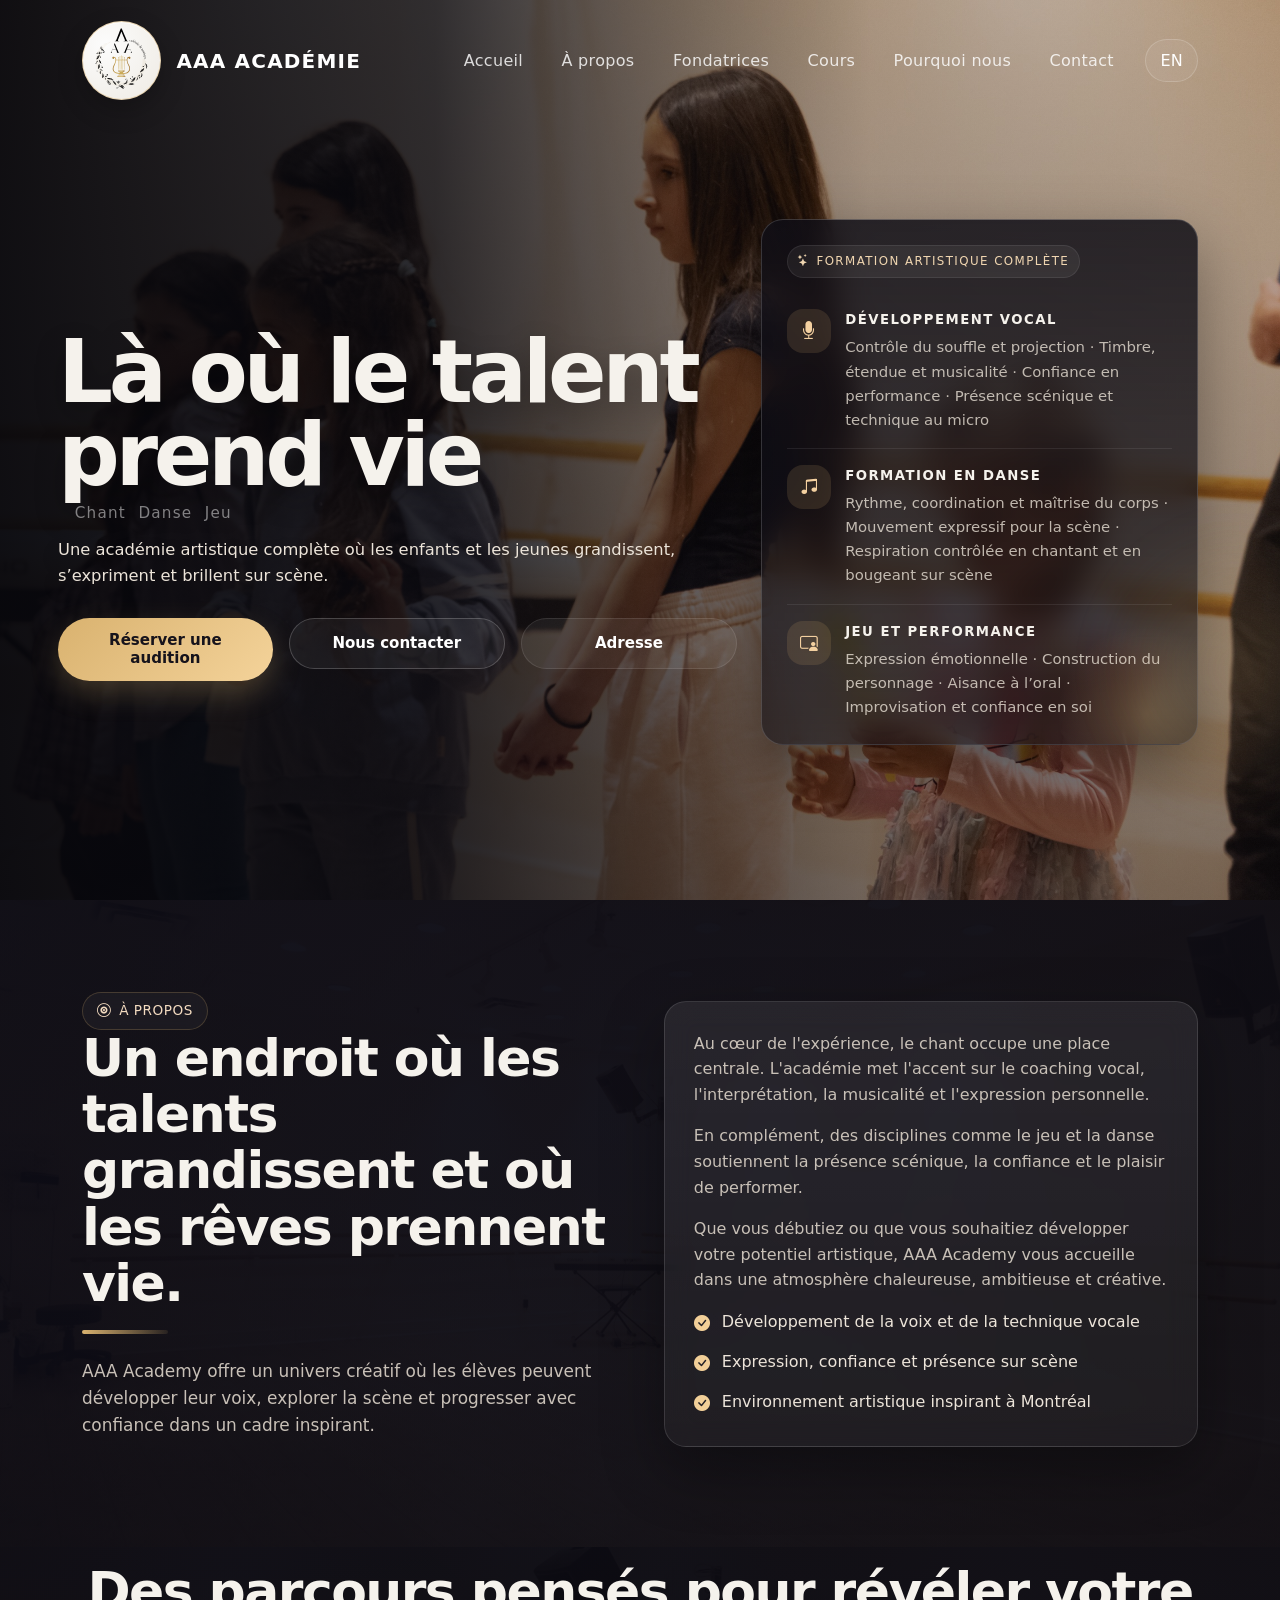
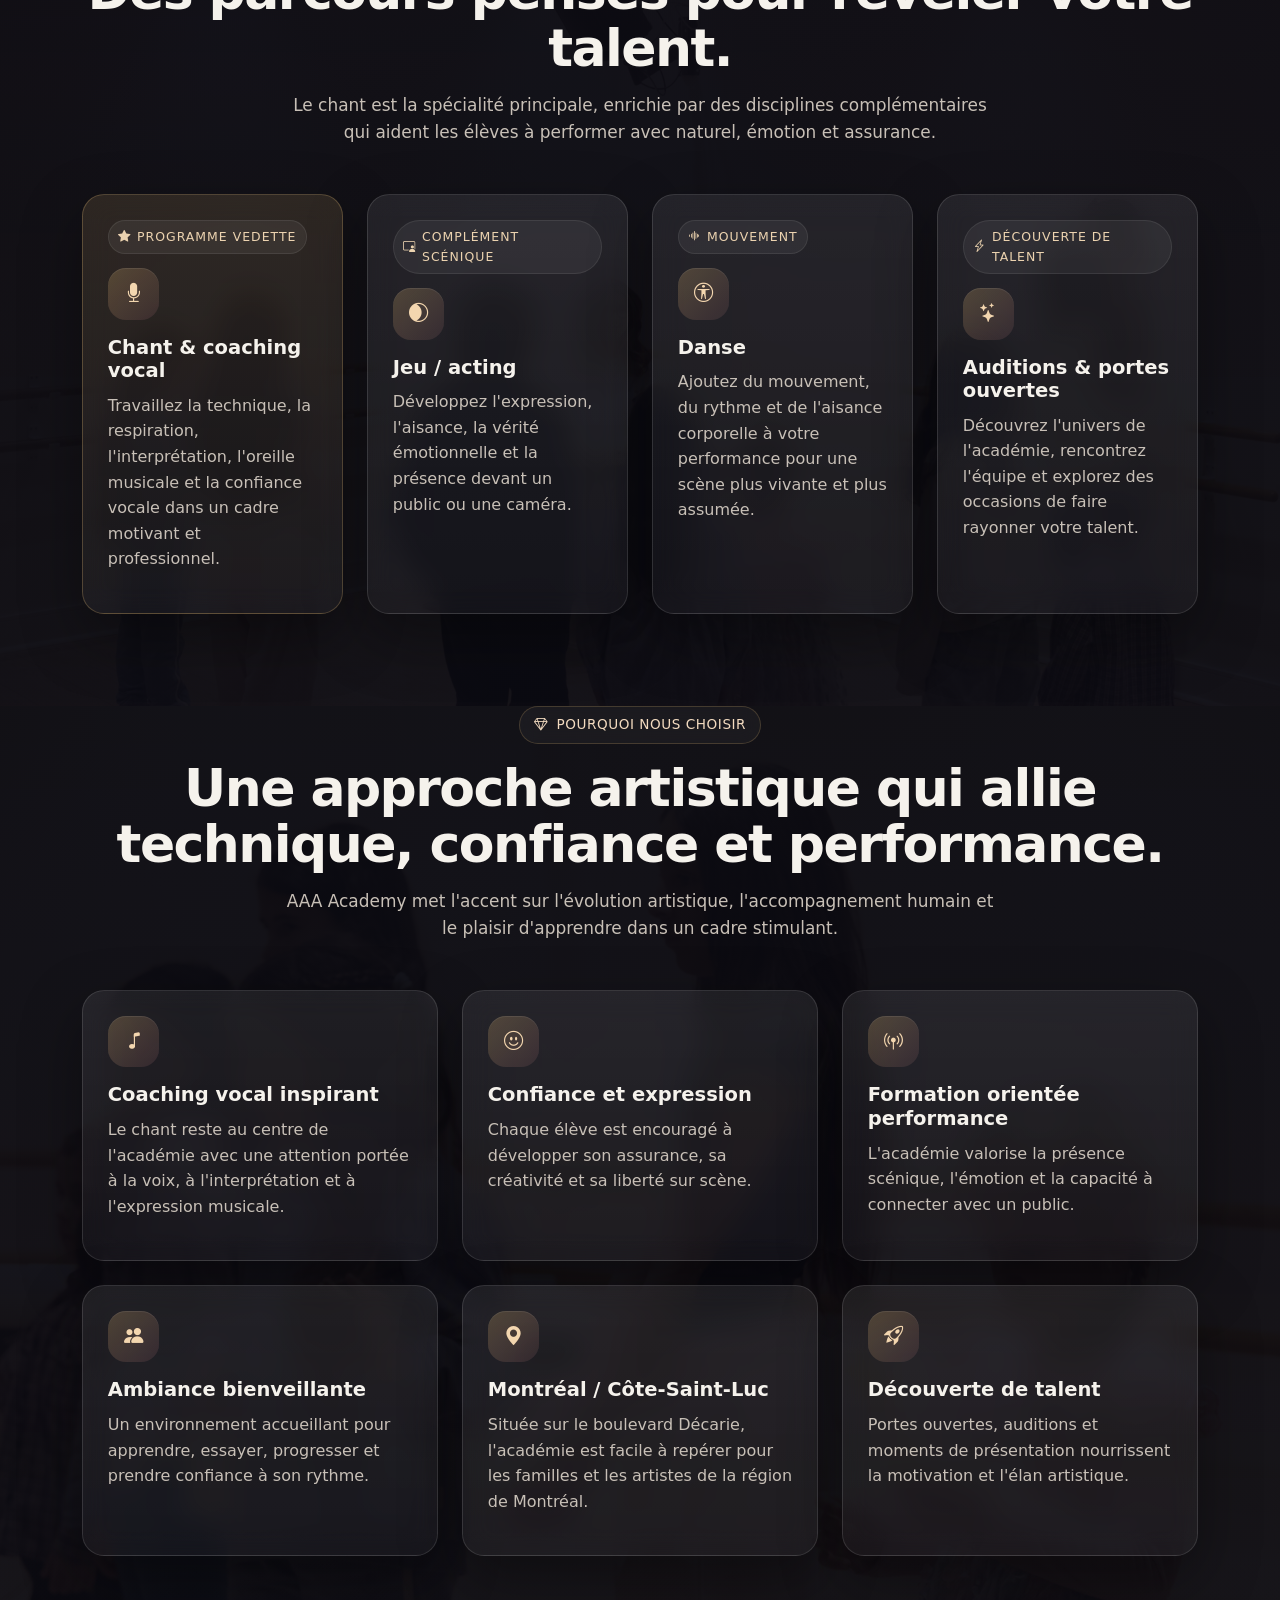
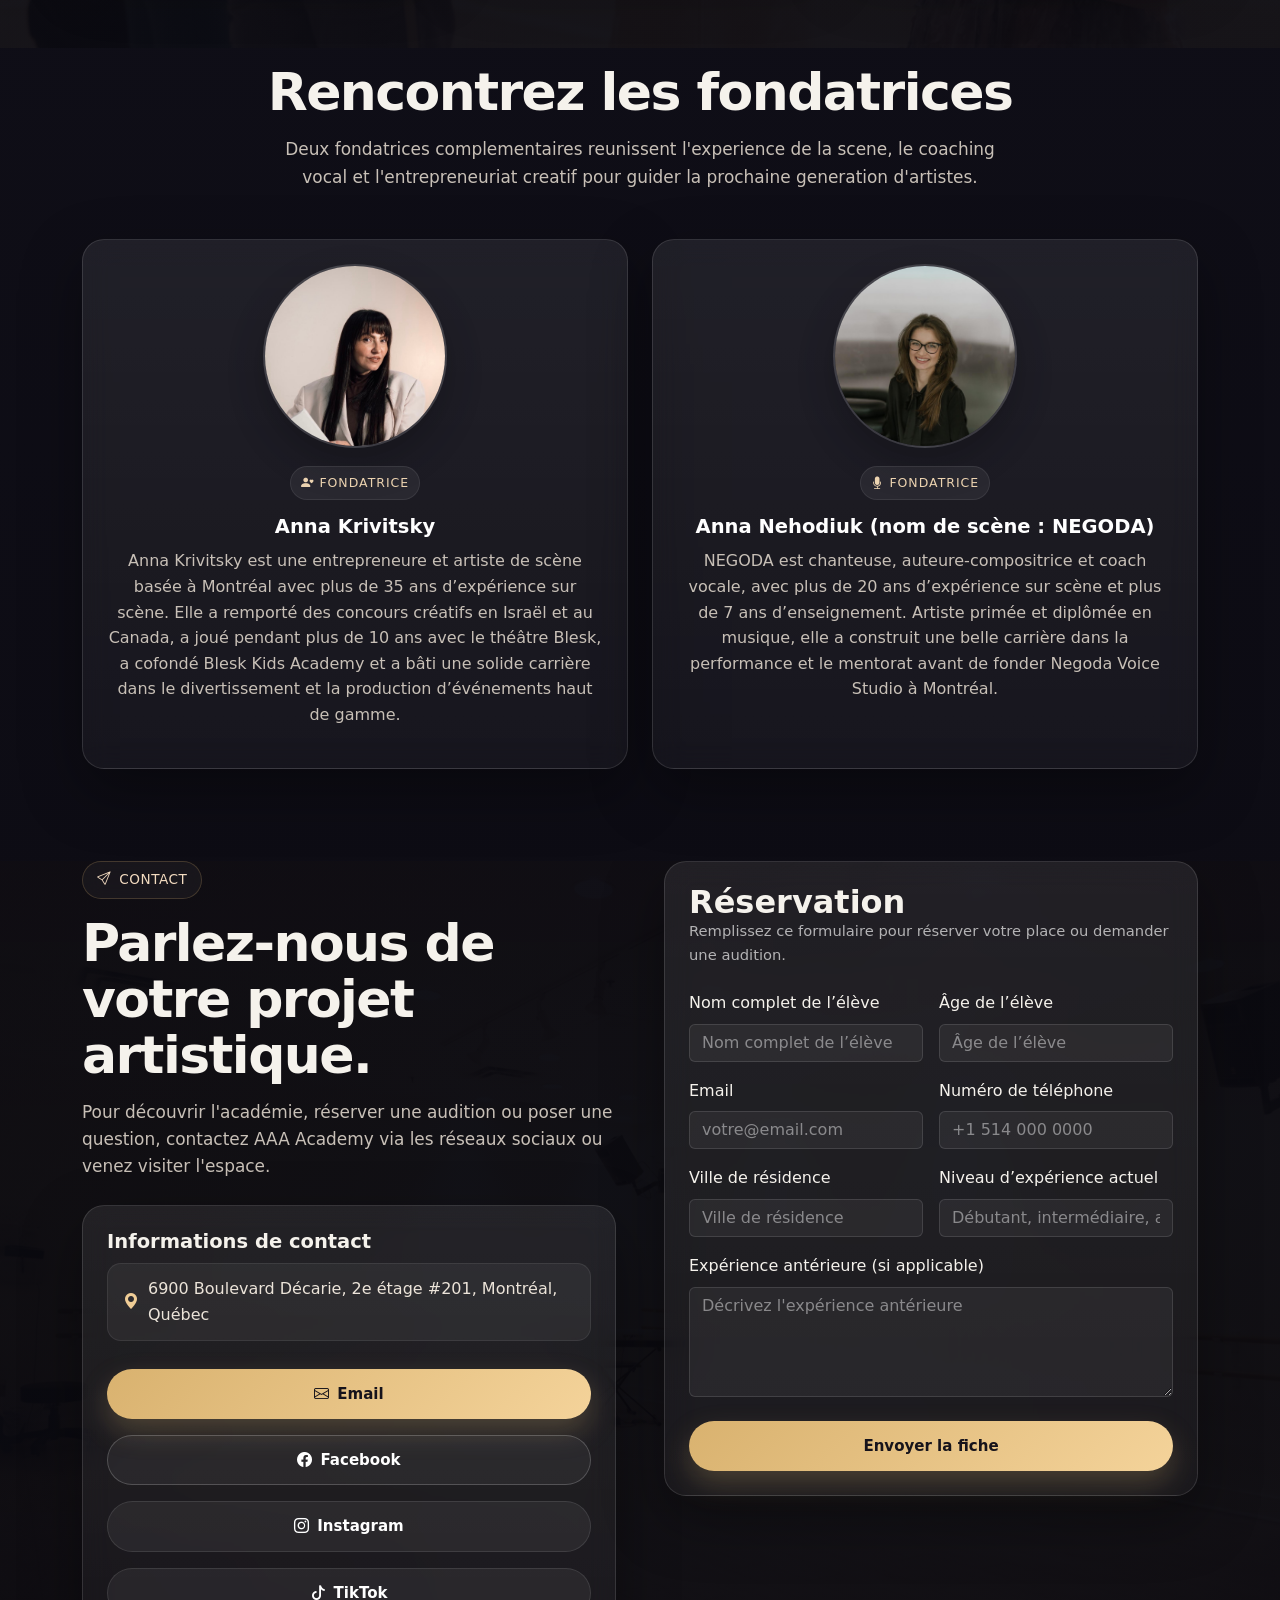
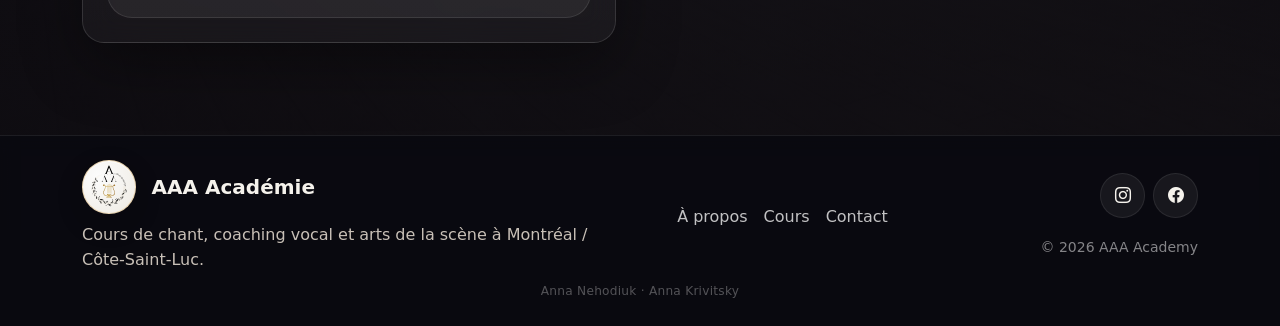
==== index.html @ 80fa94af "Initial commit: AAA Academy landing page" ====
<!DOCTYPE html>
<html lang="fr">
<head>
  <meta charset="UTF-8" />
  <meta name="viewport" content="width=device-width, initial-scale=1" />
  <title>AAA Academy | Cours de chant à Montréal | Singing Classes &amp; Performing Arts</title>
  <meta name="description" content="AAA Academy à Montréal / Côte-Saint-Luc propose des cours de chant, du coaching vocal et des programmes d'arts de la scène avec chant, jeu et danse. AAA Academy in Montreal offers singing classes, vocal coaching, and performing arts training." />
  <meta name="keywords" content="cours de chant Montréal, école de chant Montréal, coaching vocal Montréal, académie de chant Montréal, singing classes Montreal, vocal coaching Montreal, singing school Montreal, performing arts school Montreal, acting and singing classes Montreal, music academy Montreal" />
  <meta name="robots" content="index, follow" />
  <meta name="author" content="AAA Academy" />
  <meta name="theme-color" content="#0e0d14" />

  <link rel="canonical" href="https://aaaacademy.ca/" />

  <!-- Open Graph / Twitter -->
  <meta property="og:type" content="website" />
  <meta property="og:title" content="AAA Academy | Cours de chant à Montréal | Singing Classes &amp; Performing Arts" />
  <meta property="og:description" content="Cours de chant, coaching vocal et arts de la scène à Montréal / Côte-Saint-Luc. Singing classes, vocal coaching, and performing arts training in Montreal." />
  <meta property="og:url" content="https://aaaacademy.ca/" />
  <meta property="og:site_name" content="AAA Academy" />
  <meta property="og:locale" content="fr_CA" />
  <meta property="og:locale:alternate" content="en_CA" />
  <meta property="og:image" content="https://aaaacademy.ca/assets/img/og-cover.jpg" />
  <meta property="og:image:width" content="1200" />
  <meta property="og:image:height" content="630" />
  <meta name="twitter:card" content="summary_large_image" />
  <meta name="twitter:title" content="AAA Academy | Singing Classes &amp; Performing Arts" />
  <meta name="twitter:description" content="Cours de chant à Montréal. Singing classes and performing arts in Montreal." />
  <meta name="twitter:image" content="https://aaaacademy.ca/assets/img/og-cover.jpg" />

  <!-- Favicons -->
  <link rel="icon" type="image/svg+xml" href="assets/icons/favicon.svg" />
  <link rel="apple-touch-icon" href="assets/icons/favicon.svg" />

  <!-- Preconnect + Bootstrap (CDN) -->
  <link rel="preconnect" href="https://cdn.jsdelivr.net" crossorigin />
  <link href="https://cdn.jsdelivr.net/npm/bootstrap@5.3.3/dist/css/bootstrap.min.css" rel="stylesheet" />
  <link href="https://cdn.jsdelivr.net/npm/bootstrap-icons@1.11.3/font/bootstrap-icons.css" rel="stylesheet" />

  <!-- Site styles -->
  <link rel="stylesheet" href="assets/css/styles.css" />

  <!-- Preload hero -->
  <link rel="preload" as="image" href="assets/img/hero.jpg" fetchpriority="high" />

  <!-- Structured data: LocalBusiness -->
  <script type="application/ld+json">
  {
    "@context": "https://schema.org",
    "@type": "PerformingArtsTheater",
    "name": "AAA Academy",
    "alternateName": "AAA Académie",
    "description": "Cours de chant, coaching vocal et arts de la scène à Montréal / Côte-Saint-Luc.",
    "url": "https://aaaacademy.ca/",
    "image": "https://aaaacademy.ca/assets/img/og-cover.jpg",
    "email": "aaacademy2025@hotmail.com",
    "address": {
      "@type": "PostalAddress",
      "streetAddress": "6900 Boulevard Décarie, 2e étage #201",
      "addressLocality": "Montréal",
      "addressRegion": "QC",
      "addressCountry": "CA"
    },
    "sameAs": [
      "https://www.instagram.com/aaa_academie",
      "https://www.facebook.com/share/1DHLQGUkPt/",
      "https://www.tiktok.com/@aaa_academie"
    ]
  }
  </script>
</head>
<body>
  <nav id="mainNav" class="navbar navbar-expand-lg fixed-top" aria-label="Navigation principale">
    <div class="container">
      <a class="navbar-brand d-flex align-items-center" href="#home" aria-label="AAA Academy home">
        <span class="brand-mark"><img src="assets/icons/logo.svg" alt="AAA Academy logo" /></span>
        <span data-i18n="brand_name">AAA Académie</span>
      </a>
      <button class="navbar-toggler border-0 shadow-none text-white" type="button" data-bs-toggle="collapse" data-bs-target="#navbarMenu" aria-controls="navbarMenu" aria-expanded="false" aria-label="Toggle navigation">
        <i class="bi bi-list fs-2"></i>
      </button>
      <div class="collapse navbar-collapse" id="navbarMenu">
        <ul class="navbar-nav ms-auto align-items-lg-center gap-lg-2 mb-3 mb-lg-0">
          <li class="nav-item"><a class="nav-link" href="#home" data-i18n="nav_home">Accueil</a></li>
          <li class="nav-item"><a class="nav-link" href="#about" data-i18n="nav_about">À propos</a></li>
          <li class="nav-item"><a class="nav-link" href="#founders" data-i18n="nav_founders">Founders</a></li>
          <li class="nav-item"><a class="nav-link" href="#programs" data-i18n="nav_programs">Cours</a></li>
          <li class="nav-item"><a class="nav-link" href="#why-us" data-i18n="nav_why">Pourquoi nous</a></li>
          <li class="nav-item"><a class="nav-link" href="#contact" data-i18n="nav_contact">Contact</a></li>
        </ul>
        <button id="langToggle" class="lang-toggle ms-lg-3" type="button" aria-label="Switch language">
          <span data-i18n="lang_button">EN</span>
        </button>
      </div>
    </div>
  </nav>

  <header id="home" class="hero">
    <div class="hero-media" aria-hidden="true">
      <img fetchpriority="high" decoding="async" src="assets/img/hero.jpg" alt="AAA Academy — performance" width="2400" height="1600" />
    </div>
    <div class="hero-overlay" aria-hidden="true"></div>
    <div class="container position-relative">
      <div class="row align-items-center g-4 g-xl-5">
        <div class="col-lg-7 hero-copy fade-up">
          <h1 data-i18n="hero_title">Where talent comes to life</h1>
          <div class="hero-subskills" data-i18n="hero_subskills">Singing Dancing Acting</div>
          <p class="lead" data-i18n="hero_text">
            Triple Threat Academy: A creative space where children and young adults grow, express themselves and shine on stage.
          </p>
          <div class="d-flex flex-column flex-sm-row gap-3 align-items-stretch align-items-sm-start">
            <a href="#contactForm" class="btn btn-brand" data-i18n="hero_cta_primary">Réserver une audition</a>
            <a href="#contact-info" class="btn btn-outline-brand hero-cta-secondary" data-i18n="hero_cta_secondary">Nous contacter</a>
            <a href="https://www.google.com/maps/search/?api=1&query=6900%20Boulevard%20D%C3%A9carie%2C%202e%20%C3%A9tage%20%23201%2C%20Montr%C3%A9al%2C%20Qu%C3%A9bec" target="_blank" rel="noopener noreferrer" class="btn btn-soft" data-i18n="hero_cta_location">Location</a>
          </div>
        </div>
        <div class="col-lg-5 fade-up">
          <div class="hero-card">
            <div class="mini-label"><i class="bi bi-stars"></i><span data-i18n="hero_panel_label">Triple Threat Training</span></div>
            <div class="hero-stat">
              <div class="hero-stat-icon"><i class="bi bi-mic-fill"></i></div>
              <div>
                <div class="hero-stat-title" data-i18n="hero_panel_title_1">VOCAL DEVELOPMENT</div>
                <p class="hero-stat-text" data-i18n="hero_panel_text_1">Breath control &amp; projection · Tone, range, and musicality · Performance confidence · Stage presence &amp; mic technique</p>
              </div>
            </div>
            <div class="hero-stat">
              <div class="hero-stat-icon"><i class="bi bi-music-note-beamed"></i></div>
              <div>
                <div class="hero-stat-title" data-i18n="hero_panel_title_2">DANCE TRAINING</div>
                <p class="hero-stat-text" data-i18n="hero_panel_text_2">Rhythm, coordination, and body control · Expressive movement for performance · Controlled breathing while singing and moving on stage</p>
              </div>
            </div>
            <div class="hero-stat">
              <div class="hero-stat-icon"><i class="bi bi-person-video3"></i></div>
              <div>
                <div class="hero-stat-title" data-i18n="hero_panel_title_3">ACTING &amp; PERFORMANCE</div>
                <p class="hero-stat-text" data-i18n="hero_panel_text_3">Emotional expression · Character development · Public speaking skills · Improvisation &amp; confidence building</p>
              </div>
            </div>
          </div>
        </div>
      </div>
    </div>
  </header>

  <main>
    <section id="about" class="section-padding photo-section about-photo-section">
      <div class="container">
        <div class="row align-items-center g-4 g-xl-5">
          <div class="col-lg-6 fade-up">
            <span class="section-tag"><i class="bi bi-vinyl"></i><span data-i18n="about_tag">À propos</span></span>
            <h2 class="section-title" data-i18n="about_title">Un endroit où les talents grandissent et où les rêves prennent vie.</h2>
            <div class="glow-line"></div>
            <p class="section-subtitle" data-i18n="about_subtitle">
              AAA Academy offre un univers créatif où les élèves peuvent développer leur voix, explorer la scène et progresser avec confiance dans un cadre inspirant.
            </p>
          </div>
          <div class="col-lg-6 fade-up">
            <div class="glass-card about-panel">
              <p data-i18n="about_p1">
                Au cœur de l'expérience, le chant occupe une place centrale. L'académie met l'accent sur le coaching vocal, l'interprétation, la musicalité et l'expression personnelle.
              </p>
              <p data-i18n="about_p2">
                En complément, des disciplines comme le jeu et la danse soutiennent la présence scénique, la confiance et le plaisir de performer.
              </p>
              <p class="mb-0" data-i18n="about_p3">
                Que vous débutiez ou que vous souhaitiez développer votre potentiel artistique, AAA Academy vous accueille dans une atmosphère chaleureuse, ambitieuse et créative.
              </p>
              <ul class="feature-list">
                <li><i class="bi bi-check-circle-fill"></i><span data-i18n="about_list_1">Développement de la voix et de la technique vocale</span></li>
                <li><i class="bi bi-check-circle-fill"></i><span data-i18n="about_list_2">Expression, confiance et présence sur scène</span></li>
                <li><i class="bi bi-check-circle-fill"></i><span data-i18n="about_list_3">Environnement artistique inspirant à Montréal</span></li>
              </ul>
            </div>
          </div>
        </div>
      </div>
    </section>

    <section id="programs" class="section-padding pt-0 photo-section programs-photo-section">
      <div class="container">
        <div class="text-center fade-up mb-5">
          <h2 class="section-title mt-3" data-i18n="programs_title">Des parcours pensés pour révéler votre talent.</h2>
          <p class="section-subtitle mx-auto" data-i18n="programs_subtitle">
            Le chant est la spécialité principale, enrichie par des disciplines complémentaires qui aident les élèves à performer avec naturel, émotion et assurance.
          </p>
        </div>
        <div class="row g-4">
          <div class="col-md-6 col-xl-3 fade-up">
            <article class="program-card featured-program">
              <div class="program-tag"><i class="bi bi-star-fill"></i><span data-i18n="program_singing_tag">Programme vedette</span></div>
              <div class="icon-box"><i class="bi bi-mic-fill"></i></div>
              <h3 data-i18n="program_singing_title">Chant & coaching vocal</h3>
              <p data-i18n="program_singing_text">Travaillez la technique, la respiration, l'interprétation, l'oreille musicale et la confiance vocale dans un cadre motivant et professionnel.</p>
            </article>
          </div>
          <div class="col-md-6 col-xl-3 fade-up">
            <article class="program-card">
              <div class="program-tag"><i class="bi bi-person-video3"></i><span data-i18n="program_acting_tag">Complément scénique</span></div>
              <div class="icon-box"><i class="bi bi-mask"></i></div>
              <h3 data-i18n="program_acting_title">Jeu / acting</h3>
              <p data-i18n="program_acting_text">Développez l'expression, l'aisance, la vérité émotionnelle et la présence devant un public ou une caméra.</p>
            </article>
          </div>
          <div class="col-md-6 col-xl-3 fade-up">
            <article class="program-card">
              <div class="program-tag"><i class="bi bi-soundwave"></i><span data-i18n="program_dance_tag">Mouvement</span></div>
              <div class="icon-box"><i class="bi bi-universal-access-circle"></i></div>
              <h3 data-i18n="program_dance_title">Danse</h3>
              <p data-i18n="program_dance_text">Ajoutez du mouvement, du rythme et de l'aisance corporelle à votre performance pour une scène plus vivante et plus assumée.</p>
            </article>
          </div>
          <div class="col-md-6 col-xl-3 fade-up">
            <article class="program-card">
              <div class="program-tag"><i class="bi bi-lightning-charge"></i><span data-i18n="program_auditions_tag">Découverte de talent</span></div>
              <div class="icon-box"><i class="bi bi-stars"></i></div>
              <h3 data-i18n="program_auditions_title">Auditions & portes ouvertes</h3>
              <p data-i18n="program_auditions_text">Découvrez l'univers de l'académie, rencontrez l'équipe et explorez des occasions de faire rayonner votre talent.</p>
            </article>
          </div>
        </div>
      </div>
    </section>

    <section id="why-us" class="section-padding pt-0 photo-section why-photo-section">
      <div class="container">
        <div class="text-center fade-up mb-5">
          <span class="section-tag"><i class="bi bi-gem"></i><span data-i18n="why_tag">Pourquoi nous choisir</span></span>
          <h2 class="section-title mt-3" data-i18n="why_title">Une approche artistique qui allie technique, confiance et performance.</h2>
          <p class="section-subtitle mx-auto" data-i18n="why_subtitle">
            AAA Academy met l'accent sur l'évolution artistique, l'accompagnement humain et le plaisir d'apprendre dans un cadre stimulant.
          </p>
        </div>
        <div class="row g-4">
          <div class="col-md-6 col-xl-4 fade-up">
            <div class="benefit-card">
              <div class="icon-box"><i class="bi bi-music-note"></i></div>
              <h3 data-i18n="benefit_1_title">Coaching vocal inspirant</h3>
              <p data-i18n="benefit_1_text">Le chant reste au centre de l'académie avec une attention portée à la voix, à l'interprétation et à l'expression musicale.</p>
            </div>
          </div>
          <div class="col-md-6 col-xl-4 fade-up">
            <div class="benefit-card">
              <div class="icon-box"><i class="bi bi-emoji-smile"></i></div>
              <h3 data-i18n="benefit_2_title">Confiance et expression</h3>
              <p data-i18n="benefit_2_text">Chaque élève est encouragé à développer son assurance, sa créativité et sa liberté sur scène.</p>
            </div>
          </div>
          <div class="col-md-6 col-xl-4 fade-up">
            <div class="benefit-card">
              <div class="icon-box"><i class="bi bi-broadcast-pin"></i></div>
              <h3 data-i18n="benefit_3_title">Formation orientée performance</h3>
              <p data-i18n="benefit_3_text">L'académie valorise la présence scénique, l'émotion et la capacité à connecter avec un public.</p>
            </div>
          </div>
          <div class="col-md-6 col-xl-4 fade-up">
            <div class="benefit-card">
              <div class="icon-box"><i class="bi bi-people-fill"></i></div>
              <h3 data-i18n="benefit_4_title">Ambiance bienveillante</h3>
              <p data-i18n="benefit_4_text">Un environnement accueillant pour apprendre, essayer, progresser et prendre confiance à son rythme.</p>
            </div>
          </div>
          <div class="col-md-6 col-xl-4 fade-up">
            <div class="benefit-card">
              <div class="icon-box"><i class="bi bi-geo-alt-fill"></i></div>
              <h3 data-i18n="benefit_5_title">Montréal / Côte-Saint-Luc</h3>
              <p data-i18n="benefit_5_text">Située sur le boulevard Décarie, l'académie est facile à repérer pour les familles et les artistes de la région de Montréal.</p>
            </div>
          </div>
          <div class="col-md-6 col-xl-4 fade-up">
            <div class="benefit-card">
              <div class="icon-box"><i class="bi bi-rocket-takeoff"></i></div>
              <h3 data-i18n="benefit_6_title">Découverte de talent</h3>
              <p data-i18n="benefit_6_text">Portes ouvertes, auditions et moments de présentation nourrissent la motivation et l'élan artistique.</p>
            </div>
          </div>
        </div>
      </div>
    </section>


    <section id="founders" class="section-padding pt-0">
  <div class="container">
    <div class="text-center fade-up mb-5">
      <h2 class="section-title mt-3" data-i18n="founders_title">Meet the founders</h2>
      <p class="section-subtitle mx-auto" data-i18n="founders_subtitle">
        The vision behind AAA Academy is rooted in passion, artistry, and a commitment to helping young performers grow with confidence.
      </p>
    </div>
    <div class="row g-4">
      <div class="col-lg-6 fade-up">
        <article class="program-card founder-card h-100">
          <div class="founder-card-media">
            <img class="founder-card-image anna" src="assets/img/founder-anna-krivitsky.jpg" alt="Anna Krivitsky" />
          </div>
          <div class="founder-card-body">
            <div class="mini-label"><i class="bi bi-person-heart"></i><span data-i18n="founder_label_1">Founder</span></div>
            <h3 class="founder-card-name" data-i18n="founder_card_1_title">Anna Krivitsky</h3>
            <p data-i18n="founder_card_1_text">
              Anna Krivitsky is a Montreal-based entrepreneur and performer with over 35 years of stage experience. She has won creative competitions in Israel and Canada, performed for more than 10 years with Blesk Theatre, co-founded Blesk Kids Academy, and built a successful career in entertainment and premium event production.
            </p>
          </div>
        </article>
      </div>
      <div class="col-lg-6 fade-up">
        <article class="program-card founder-card h-100">
          <div class="founder-card-media">
            <img class="founder-card-image negoda" src="assets/img/founder-negoda.jpg" alt="NEGODA" />
          </div>
          <div class="founder-card-body">
            <div class="mini-label"><i class="bi bi-mic-fill"></i><span data-i18n="founder_label_2">Founder</span></div>
            <h3 class="founder-card-name" data-i18n="founder_card_2_title">Anna Nehodiuk (stage name: NEGODA)</h3>
            <p data-i18n="founder_card_2_text">
              NEGODA is a singer, songwriter, and vocal coach with over 20 years of stage experience and 7+ years of teaching. An award-winning performer and music graduate, she has built a successful career in both performance and mentorship, later founding Negoda Voice Studio in Montreal.
            </p>
          </div>
        </article>
      </div>
    </div>
  </div>
</section>

    <section id="contact" class="section-padding pt-0 photo-section contact-photo-section">
  <div class="container">
    <div class="row g-4 g-xl-5 align-items-start">
      <div class="col-lg-6 fade-up" id="contact-info">
        <span class="section-tag"><i class="bi bi-send"></i><span data-i18n="contact_tag">Contact</span></span>
        <h2 class="section-title mt-3" data-i18n="contact_title">Parlez-nous de votre projet artistique.</h2>
        <p class="section-subtitle" data-i18n="contact_subtitle">
          Pour découvrir l'académie, réserver une audition ou poser une question, contactez AAA Academy via les réseaux sociaux ou venez visiter l'espace.
        </p>
        <div class="contact-card mt-4">
          <h3 data-i18n="contact_visit_title">Contact information</h3>
          <div class="contact-chip">
            <i class="bi bi-geo-alt-fill"></i>
            <span data-i18n="contact_address">6900 Boulevard Décarie, 2e étage #201, Montréal, Québec</span>
          </div>
          <div class="d-flex flex-wrap gap-3 mt-3">
            <a class="btn btn-brand" href="mailto:aaacademy2025@hotmail.com">
              <i class="bi bi-envelope me-2"></i><span data-i18n="contact_btn_email">Email</span>
            </a>
            <a class="btn btn-outline-brand" href="https://www.facebook.com/share/1DHLQGUkPt/?mibextid=wwXIfr" target="_blank" rel="noopener noreferrer">
              <i class="bi bi-facebook me-2"></i><span data-i18n="contact_btn_facebook">Facebook</span>
            </a>
            <a class="btn btn-soft" href="https://www.instagram.com/aaa_academie?igsh=djdvdnNxazNwMGhu" target="_blank" rel="noopener noreferrer">
              <i class="bi bi-instagram me-2"></i><span data-i18n="contact_btn_instagram">Instagram</span>
            </a>
            <a class="btn btn-soft" href="https://www.tiktok.com/@aaa_academie?_r=1&_t=ZS-95hjAsMGQQq" target="_blank" rel="noopener noreferrer">
              <i class="bi bi-tiktok me-2"></i><span data-i18n="contact_btn_tiktok">TikTok</span>
            </a>
          </div>
        </div>
      </div>
      <div class="col-lg-6 fade-up" id="contact-form">
        <div class="glass-card contact-form-wrap h-100">
  <h3 class="contact-form-title-side" data-i18n="form_title">Reservation</h3>
  <p class="micro-note mb-4" data-i18n="form_text">Remplissez cette fiche pour reserver votre place ou demander une audition.</p>
  <form id="contactForm" action="https://formsubmit.co/aaacademy2025@hotmail.com" method="POST">
            <input type="hidden" name="_subject" value="Nouvelle demande - AAA Academy" />
            <input type="hidden" name="_captcha" value="false" />
            <input type="hidden" name="_template" value="table" />
            <input type="hidden" name="_next" value="https://aaaacademy.ca/thanks.html" />
            <div class="row g-3">
              <div class="col-md-6">
                <label class="form-label" for="studentFullName" data-i18n="form_student_name">Nom complet du étudiant</label>
                <input type="text" id="studentFullName" name="Nom complet du étudiant" class="form-control" placeholder="Nom complet du étudiant" data-i18n-placeholder="form_student_name_placeholder" required />
              </div>
              <div class="col-md-6">
                <label class="form-label" for="studentAge" data-i18n="form_student_age">Âge du étudiant(e)</label>
                <input type="text" id="studentAge" name="Âge du étudiant(e)" class="form-control" placeholder="Âge du étudiant(e)" data-i18n-placeholder="form_student_age_placeholder" required />
              </div>
              <div class="col-md-6">
                <label class="form-label" for="email" data-i18n="form_email">Email</label>
                <input type="email" id="email" name="Email" class="form-control" placeholder="votre@email.com" data-i18n-placeholder="form_email_placeholder" required />
              </div>
              <div class="col-md-6">
                <label class="form-label" for="phone" data-i18n="form_phone">Phone number</label>
                <input type="tel" id="phone" name="Phone number" class="form-control" placeholder="+1 514 000 0000" data-i18n-placeholder="form_phone_placeholder" required />
              </div>
              <div class="col-md-6">
                <label class="form-label" for="city" data-i18n="form_city">Ville de résidence</label>
                <input type="text" id="city" name="Ville de résidence" class="form-control" placeholder="Ville de résidence" data-i18n-placeholder="form_city_placeholder" required />
              </div>
              <div class="col-md-6">
                <label class="form-label" for="level" data-i18n="form_level">Niveau d'experiance actuel</label>
                <input type="text" id="level" name="Niveau d'experiance actuel" class="form-control" placeholder="Débutant, intermédiaire, avancé..." data-i18n-placeholder="form_level_placeholder" required />
              </div>
              <div class="col-12">
                <label class="form-label" for="experience" data-i18n="form_experience">Expérience antérieure (si applicable)</label>
                <textarea id="experience" name="Expérience antérieure (si applicable)" class="form-control" rows="4" placeholder="Décrivez l'expérience antérieure" data-i18n-placeholder="form_experience_placeholder"></textarea>
              </div>
            </div>
            <div class="mt-4">
              <button type="submit" class="btn btn-brand" data-i18n="form_submit">Envoyer la fiche</button>
            </div>
          </form>
        </div>
      </div>
    </div>
  </div>
</section>
  </main>

  <footer class="footer py-4" id="page-bottom">
    <div class="container">
      <div class="row g-4 align-items-center">
        <div class="col-lg-6">
          <div class="d-flex align-items-center gap-3 mb-2" style="align-items:center;">
            <span class="brand-mark"><img src="assets/icons/logo.svg" alt="AAA Academy logo" /></span>
            <strong class="fs-5" data-i18n="brand_name">AAA Académie</strong>
          </div>
          <p class="footer-copy mb-0" data-i18n="footer_text">Cours de chant, coaching vocal et arts de la scène à Montréal / Côte-Saint-Luc.</p>
        </div>
        <div class="col-lg-3">
          <div class="d-flex flex-wrap gap-3 justify-content-lg-center">
            <a class="footer-link" href="#about" data-i18n="footer_link_about">À propos</a>
            <a class="footer-link" href="#programs" data-i18n="footer_link_programs">Cours</a>
            <a class="footer-link" href="#contact" data-i18n="footer_link_contact">Contact</a>
          </div>
        </div>
        <div class="col-lg-3 text-lg-end">
          <div class="d-flex justify-content-lg-end gap-2 mb-3">
            <a class="social-icon" href="https://www.instagram.com/aaa_academie?igsh=djdvdnNxazNwMGhu" target="_blank" rel="noopener noreferrer" aria-label="Instagram"><i class="bi bi-instagram"></i></a>
            <a class="social-icon" href="https://www.facebook.com/share/1DHLQGUkPt/?mibextid=wwXIfr" target="_blank" rel="noopener noreferrer" aria-label="Facebook"><i class="bi bi-facebook"></i></a>
          </div>
          <small class="text-white-50">© <span id="year"></span> AAA Academy</small>
        </div>
      </div>
    </div>
    <div class="footer-meta-links" aria-label="Founder LinkedIn links">
      <a href="https://www.linkedin.com/in/anna-nehodiuk-99154222a/" target="_blank" rel="noopener noreferrer">Anna Nehodiuk</a>
      <span> · </span>
      <a href="https://www.linkedin.com/in/anna-krivitsky-4a0407157/" target="_blank" rel="noopener noreferrer">Anna Krivitsky</a>
    </div>
  </footer>

  <!-- Bootstrap JS -->
  <script src="https://cdn.jsdelivr.net/npm/bootstrap@5.3.3/dist/js/bootstrap.bundle.min.js" defer></script>
  <!-- Site scripts -->
  <script src="assets/js/i18n.js" defer></script>
  <script src="assets/js/main.js" defer></script>
</body>
</html>
---- assets/css/styles.css ----
:root {
      --bg: #0e0d14;
      --bg-soft: #171622;
      --card: rgba(255,255,255,0.06);
      --card-border: rgba(255,255,255,0.12);
      --text: #f5f2ec;
      --muted: #c8c0b7;
      --gold: #d9b26f;
      --gold-soft: rgba(217, 178, 111, 0.16);
      --rose: #a86a7b;
      --purple: #6d5ef0;
      --shadow: 0 22px 60px rgba(0,0,0,0.35);
      --radius-xl: 28px;
      --radius-lg: 22px;
      --radius-md: 16px;
      --transition: all 0.35s ease;
    }

    html {
      scroll-behavior: smooth;
    }

    body {
      background:
        radial-gradient(circle at 10% 10%, rgba(109, 94, 240, 0.18), transparent 28%),
        radial-gradient(circle at 90% 15%, rgba(168, 106, 123, 0.14), transparent 24%),
        linear-gradient(180deg, #0c0b12 0%, #11101a 42%, #0b0a11 100%);
      color: var(--text);
      font-family: Inter, ui-sans-serif, system-ui, -apple-system, BlinkMacSystemFont, "Segoe UI", sans-serif;
      line-height: 1.6;
    }

    ::selection {
      background: rgba(217, 178, 111, 0.3);
      color: #fff;
    }

    a {
      color: inherit;
      text-decoration: none;
    }

    img, svg {
      max-width: 100%;
    }

    .section-padding {
      padding: 92px 0;
    }

    .section-tag {
      display: inline-flex;
      align-items: center;
      gap: 0.5rem;
      padding: 0.45rem 0.85rem;
      border: 1px solid rgba(217, 178, 111, 0.22);
      background: rgba(255,255,255,0.04);
      color: #f3dbc0;
      border-radius: 999px;
      font-size: 0.85rem;
      letter-spacing: 0.04em;
      text-transform: uppercase;
      backdrop-filter: blur(10px);
    }

    .section-title {
      font-size: clamp(2rem, 5vw, 3.25rem);
      font-weight: 800;
      line-height: 1.08;
      letter-spacing: -0.03em;
      margin-bottom: 1rem;
    }

    .section-subtitle {
      max-width: 720px;
      color: var(--muted);
      font-size: 1.06rem;
    }


    .photo-section {
      position: relative;
      overflow: hidden;
      isolation: isolate;
    }

    .photo-section::before {
      content: "";
      position: absolute;
      inset: 0;
      background-position: center;
      background-repeat: no-repeat;
      background-size: cover;
      opacity: 0.2;
      transform: scale(1.03);
      z-index: -2;
    }

    .photo-section::after {
      content: "";
      position: absolute;
      inset: 0;
      background: linear-gradient(180deg, rgba(10, 10, 16, 0.82), rgba(10, 10, 16, 0.72));
      z-index: -1;
    }

    .photo-section > .container {
      position: relative;
      z-index: 1;
    }

    .about-photo-section::before {
      background-image: url('../img/about-bg.jpg');
      background-position: center center;
      opacity: 0.16;
    }

    .why-photo-section::before {
      background-image: url('../img/why-bg.jpg');
      background-position: center 28%;
      opacity: 0.18;
    }


    .programs-photo-section::before {
      background-image: url('../img/programs-bg.jpg');
      background-position: center 34%;
      opacity: 0.16;
    }

    .contact-photo-section::before {
      background-image: url('../img/contact-bg.jpg');
      background-position: center center;
      opacity: 0.14;
    }

    .navbar {
      padding-top: 1rem;
      padding-bottom: 1rem;
      transition: var(--transition);
      background: transparent;
    }

    .navbar.scrolled {
      background: rgba(10, 10, 16, 0.82);
      backdrop-filter: blur(14px);
      box-shadow: 0 12px 30px rgba(0,0,0,0.24);
      padding-top: 0.7rem;
      padding-bottom: 0.7rem;
      border-bottom: 1px solid rgba(255,255,255,0.05);
    }

.navbar-brand {
  font-weight: 800;
  letter-spacing: 0.06em;
  text-transform: uppercase;
  color: #fff !important;
  gap: 0.95rem;
  display: inline-flex;
  align-items: center;
}

.navbar-brand > span:last-child {
  display: inline-flex;
  align-items: center;
  line-height: 1;
}

.brand-mark {
  display: inline-flex;
  align-items: center;
  justify-content: center;
  width: 3.45rem;
  height: 3.45rem;
  padding: 0;
  flex: 0 0 auto;
  border-radius: 50%;
  background: radial-gradient(circle at 30% 30%, rgba(255,255,255,0.99), rgba(248,244,236,0.96));
  border: 1px solid rgba(217, 178, 111, 0.48);
  box-shadow: 0 10px 26px rgba(0,0,0,0.22), inset 0 1px 0 rgba(255,255,255,0.72);
  overflow: hidden;
}

.navbar-brand .brand-mark {
  width: 4.95rem;
  height: 4.95rem;
  padding: 0;
}

.footer .brand-mark {
  width: 3.35rem;
  height: 3.35rem;
  padding: 0;
}

.brand-mark img {
  display: block;
  width: 100%;
  height: 100%;
  object-fit: cover;
  object-position: center center;
  margin: auto;
  /* Compensate for whitespace inside the SVG viewBox so the artwork fills the circle. */
  transform: scale(1.32);
}

.nav-link {
  color: rgba(255,255,255,0.82) !important;
  font-weight: 500;
  font-size: 1rem;
  letter-spacing: 0.02em;
  padding: 0.55rem 0.95rem !important;
  border-radius: 999px;
  transition: color 0.28s ease, transform 0.28s ease, background-color 0.28s ease, text-shadow 0.28s ease;
  transform-origin: center;
}

.nav-link:hover,
.nav-link:focus-visible {
  color: #fff !important;
  background: rgba(255,255,255,0.08);
  transform: translateY(-1px) scale(1.08);
  text-shadow: 0 0 18px rgba(217, 178, 111, 0.28);
}

    .lang-toggle {
      border: 1px solid rgba(255,255,255,0.18);
      background: rgba(255,255,255,0.06);
      color: #fff;
      border-radius: 999px;
      padding: 0.5rem 0.9rem;
      transition: var(--transition);
    }

    .lang-toggle:hover,
    .lang-toggle:focus-visible {
      background: rgba(255,255,255,0.12);
      transform: translateY(-1px);
    }

    .hero {
      position: relative;
      min-height: 100svh;
      display: flex;
      align-items: center;
      overflow: hidden;
      padding-top: 5.25rem;
    }

    .hero-media,
    .hero-overlay {
      position: absolute;
      inset: 0;
      pointer-events: none;
    }

    .hero-media img {
      width: 100%;
      height: 100%;
      object-fit: cover;
      object-position: center 58%;
      display: block;
      filter: saturate(1.03);
    }

    .hero-overlay {
      background:
        linear-gradient(90deg, rgba(7, 7, 12, 0.95) 0%, rgba(8, 8, 14, 0.80) 34%, rgba(8, 8, 14, 0.18) 68%, rgba(8, 8, 14, 0.08) 100%),
        linear-gradient(180deg, rgba(12, 11, 18, 0.16) 0%, rgba(12, 11, 18, 0.48) 100%);
      z-index: 0;
    }

    .hero::before,
    .hero::after {
      content: "";
      position: absolute;
      border-radius: 50%;
      filter: blur(18px);
      opacity: 0.5;
      pointer-events: none;
    }

    .hero::before {
      width: 280px;
      height: 280px;
      top: 11%;
      left: -80px;
      background: radial-gradient(circle, rgba(109, 94, 240, 0.45), transparent 70%);
    }

    .hero::after {
      width: 320px;
      height: 320px;
      right: -120px;
      bottom: 8%;
      background: radial-gradient(circle, rgba(217, 178, 111, 0.35), transparent 68%);
    }

    .hero-card,
    .glass-card,
    .program-card,
    .benefit-card,
    .gallery-card,
    .testimonial-card,
    .contact-card {
      background: linear-gradient(180deg, rgba(255,255,255,0.08), rgba(255,255,255,0.04));
      border: 1px solid var(--card-border);
      border-radius: var(--radius-lg);
      box-shadow: var(--shadow);
      backdrop-filter: blur(14px);
    }

    .hero-copy {
      position: relative;
      z-index: 1;
      padding: 4.4rem 0 1.4rem;
    }

    .eyebrow {
      display: inline-flex;
      align-items: center;
      gap: 0.6rem;
      padding: 0.55rem 0.9rem;
      background: rgba(255,255,255,0.07);
      border: 1px solid rgba(255,255,255,0.1);
      border-radius: 999px;
      color: #f0d6b1;
      font-weight: 600;
      margin-bottom: 1.15rem;
      backdrop-filter: blur(8px);
    }

    .hero h1 {
      font-size: clamp(4.2rem, 9.5vw, 8.4rem);
      line-height: 0.96;
      font-weight: 900;
      letter-spacing: -0.05em;
      margin-bottom: 0.12rem;
      text-shadow: 0 12px 30px rgba(0,0,0,0.28);
    }

.hero-subskills {
  font-family: Inter, ui-sans-serif, system-ui, -apple-system, BlinkMacSystemFont, "Segoe UI", sans-serif;
  font-size: 0.95rem;
  font-weight: 500;
  line-height: 1.1;
  letter-spacing: 0.08em;
  word-spacing: 0.42em;
  color: rgba(255,255,255,0.48);
  margin: 0.46rem 0 1rem;
  padding-left: 1.05rem;
  text-shadow: 0 6px 18px rgba(0,0,0,0.18);
}

    .hero .lead {
      font-size: 1.15rem;
      color: #ece4d9;
      max-width: 680px;
      margin-bottom: 1.8rem;
      text-shadow: 0 8px 22px rgba(0,0,0,0.25);
    }

    .hero-badges {
      display: flex;
      flex-wrap: wrap;
      gap: 0.8rem;
      margin-top: 1.6rem;
    }

    .hero-badge {
      padding: 0.7rem 1rem;
      border-radius: 999px;
      background: rgba(255,255,255,0.06);
      border: 1px solid rgba(255,255,255,0.08);
      color: #e8ded1;
      font-size: 0.95rem;
    }

    .btn-brand,
    .btn-outline-brand,
    .btn-soft {
      display: inline-flex;
      align-items: center;
      justify-content: center;
      min-height: 3.15rem;
      border-radius: 999px;
      padding: 0.82rem 1.35rem;
      font-size: 0.94rem;
      font-weight: 700;
      line-height: 1.2;
      text-align: center;
      transition: var(--transition);
    }

    .btn-brand {
      background: linear-gradient(135deg, var(--gold), #f4d39a);
      color: #16131b;
      border: none;
      box-shadow: 0 12px 28px rgba(217, 178, 111, 0.25);
    }

    .btn-brand:hover,
    .btn-brand:focus-visible {
      transform: translateY(-2px);
      color: #16131b;
      box-shadow: 0 16px 34px rgba(217, 178, 111, 0.35);
    }

    .btn-outline-brand {
      border: 1px solid rgba(255,255,255,0.2);
      color: #fff;
      background: rgba(255,255,255,0.05);
    }

    .btn-outline-brand:hover,
    .btn-outline-brand:focus-visible {
      background: rgba(255,255,255,0.12);
      color: #fff;
      transform: translateY(-2px);
    }

    .btn-soft {
      background: rgba(255,255,255,0.06);
      border: 1px solid rgba(255,255,255,0.1);
      color: #fff;
    }

    .btn-soft:hover,
    .btn-soft:focus-visible {
      background: rgba(255,255,255,0.1);
      color: #fff;
    }

    .hero-cta-secondary {
      width: auto;
      min-width: 13.2rem;
    }

    .hero-card {
      padding: 1.55rem;
      position: relative;
      overflow: hidden;
      background: linear-gradient(180deg, rgba(15, 14, 22, 0.84), rgba(15, 14, 22, 0.58));
      border: 1px solid rgba(255,255,255,0.16);
      margin-left: auto;
      max-width: 470px;
    }

    .hero-card::before {
      content: "";
      position: absolute;
      inset: auto -40px -60px auto;
      width: 180px;
      height: 180px;
      background: radial-gradient(circle, rgba(217, 178, 111, 0.24), transparent 70%);
      border-radius: 50%;
    }

    .hero-stat {
      display: flex;
      align-items: flex-start;
      gap: 0.9rem;
      padding: 1rem 0;
      border-bottom: 1px solid rgba(255,255,255,0.08);
      position: relative;
      z-index: 1;
    }

    .hero-stat:last-child {
      border-bottom: 0;
      padding-bottom: 0;
    }

    .hero-stat-icon {
      width: 2.75rem;
      height: 2.75rem;
      display: grid;
      place-items: center;
      flex-shrink: 0;
      border-radius: 16px;
      background: rgba(217, 178, 111, 0.14);
      color: #f3d0a0;
      font-size: 1.1rem;
    }

    .hero-card .mini-label {
      margin-bottom: 0.95rem;
      font-size: 0.74rem;
      letter-spacing: 0.12em;
      color: #f0d6b1;
    }

    .hero-stat-title {
      font-size: 0.83rem;
      font-weight: 800;
      letter-spacing: 0.11em;
      margin-bottom: 0.32rem;
    }

    .hero-stat-text {
      color: rgba(236, 228, 217, 0.78);
      font-size: 0.93rem;
      line-height: 1.62;
      margin: 0;
    }

    .glow-line {
      width: 86px;
      height: 4px;
      border-radius: 999px;
      background: linear-gradient(90deg, var(--gold), rgba(217, 178, 111, 0.1));
      margin: 1.2rem 0 1.5rem;
    }

    .about-panel,
    .contact-panel {
      padding: 1.8rem;
      height: 100%;
    }

    .program-card,
    .benefit-card,
    .gallery-card,
    .testimonial-card {
      padding: 1.55rem;
      height: 100%;
      transition: var(--transition);
    }

    .program-card:hover,
    .benefit-card:hover,
    .gallery-card:hover,
    .testimonial-card:hover,
    .contact-card:hover {
      transform: translateY(-6px);
      border-color: rgba(217, 178, 111, 0.28);
    }

    .featured-program {
      border-color: rgba(217, 178, 111, 0.28);
      background: linear-gradient(180deg, rgba(217, 178, 111, 0.14), rgba(255,255,255,0.04));
    }

    .icon-box {
      width: 3.2rem;
      height: 3.2rem;
      display: grid;
      place-items: center;
      border-radius: 18px;
      background: linear-gradient(135deg, rgba(217, 178, 111, 0.25), rgba(168, 106, 123, 0.15));
      color: #f3d6af;
      font-size: 1.2rem;
      margin-bottom: 1rem;
      box-shadow: inset 0 1px 0 rgba(255,255,255,0.08);
    }

    .program-card h3,
    .benefit-card h3,
    .gallery-card h3,
    .testimonial-card h3,
    .contact-card h3 {
      font-size: 1.22rem;
      font-weight: 800;
      margin-bottom: 0.65rem;
    }

    .program-card p,
    .benefit-card p,
    .gallery-card p,
    .testimonial-card p,
    .contact-card p,
    .about-panel p,
    .footer-copy,
    .list-note {
      color: var(--muted);
    }

    .program-tag,
    .sample-tag,
    .mini-label {
      display: inline-flex;
      align-items: center;
      gap: 0.35rem;
      font-size: 0.78rem;
      text-transform: uppercase;
      letter-spacing: 0.08em;
      padding: 0.38rem 0.6rem;
      border-radius: 999px;
      background: rgba(255,255,255,0.06);
      border: 1px solid rgba(255,255,255,0.08);
      color: #ecd3b0;
      margin-bottom: 0.9rem;
    }

    .feature-list {
      list-style: none;
      padding: 0;
      margin: 1rem 0 0;
      display: grid;
      gap: 0.75rem;
    }

    .feature-list li {
      display: flex;
      align-items: flex-start;
      gap: 0.75rem;
      color: #ece4d9;
    }

    .feature-list i {
      color: #f2cf98;
      margin-top: 0.15rem;
    }

    .gallery-visual {
      min-height: 185px;
      border-radius: 18px;
      background:
        radial-gradient(circle at 20% 20%, rgba(217, 178, 111, 0.28), transparent 30%),
        radial-gradient(circle at 82% 18%, rgba(109, 94, 240, 0.24), transparent 26%),
        linear-gradient(135deg, rgba(255,255,255,0.08), rgba(255,255,255,0.02));
      border: 1px solid rgba(255,255,255,0.08);
      display: grid;
      place-items: center;
      font-size: 2.2rem;
      color: rgba(255,255,255,0.86);
      margin-bottom: 1rem;
      overflow: hidden;
      position: relative;
    }

    .gallery-visual::after {
      content: "";
      position: absolute;
      inset: auto -30px -45px auto;
      width: 110px;
      height: 110px;
      border-radius: 50%;
      background: radial-gradient(circle, rgba(168,106,123,0.18), transparent 70%);
    }


.founder-card {
  padding: 1.5rem;
  text-align: center;
}

.founder-card-media {
  width: 184px;
  height: 184px;
  margin: 0 auto 1.15rem;
  border-radius: 50%;
  overflow: hidden;
  border: 2px solid rgba(255,255,255,0.12);
  box-shadow: 0 16px 36px rgba(0,0,0,0.22);
  background: linear-gradient(180deg, rgba(255,255,255,0.06), rgba(255,255,255,0.02));
}

.founder-card-image {
  width: 100%;
  height: 100%;
  object-fit: cover;
  display: block;
  transform: scale(1.12);
}

.founder-card-image.anna {
  object-position: center 20%;
}

.founder-card-image.negoda {
  object-position: center 22%;
  transform: scale(1.18);
}

.founder-card-body {
  padding: 0;
}

.founder-card-name {
  font-size: 1.35rem;
  font-weight: 800;
  margin-bottom: 0.75rem;
  color: #fff;
}
    .testimonial-quote {
      font-size: 2rem;
      line-height: 1;
      color: rgba(217, 178, 111, 0.7);
      margin-bottom: 0.7rem;
    }

    .testimonial-footer {
      margin-top: 1rem;
      padding-top: 1rem;
      border-top: 1px solid rgba(255,255,255,0.08);
    }

    .contact-card,
    .contact-form-wrap {
      padding: 1.5rem;
      height: 100%;
    }

    .contact-form-wrap {
      margin-top: 0;
    }

    .contact-chip {
      display: inline-flex;
      align-items: center;
      gap: 0.55rem;
      padding: 0.75rem 0.95rem;
      border-radius: 14px;
      background: rgba(255,255,255,0.05);
      border: 1px solid rgba(255,255,255,0.08);
      color: #ece4d9;
      width: 100%;
      margin-bottom: 0.75rem;
    }

    .contact-chip i {
      color: #f0cd96;
    }

    .form-control,
    .form-control:focus {
      background: rgba(255,255,255,0.05);
      border: 1px solid rgba(255,255,255,0.12);
      color: #fff;
      box-shadow: none;
    }

    .form-control::placeholder {
      color: rgba(255,255,255,0.45);
    }

    .footer {
      border-top: 1px solid rgba(255,255,255,0.08);
      background: rgba(10, 10, 16, 0.55);
      backdrop-filter: blur(8px);
    }

    .footer-link {
      color: rgba(255,255,255,0.75);
      transition: var(--transition);
    }

    .footer-link:hover,
    .footer-link:focus-visible {
      color: #fff;
    }

    .footer-meta-links {
      margin-top: 0.6rem;
      text-align: center;
      font-size: 0.76rem;
      color: rgba(255,255,255,0.3);
      letter-spacing: 0.02em;
    }

    .footer-meta-links a {
      color: rgba(255,255,255,0.3);
      text-decoration: none;
      transition: var(--transition);
    }

    .footer-meta-links a:hover,
    .footer-meta-links a:focus-visible {
      color: rgba(255,255,255,0.58);
    }

    .social-icon {
      width: 2.8rem;
      height: 2.8rem;
      display: inline-grid;
      place-items: center;
      border-radius: 50%;
      background: rgba(255,255,255,0.06);
      border: 1px solid rgba(255,255,255,0.08);
      transition: var(--transition);
    }

    .social-icon:hover,
    .social-icon:focus-visible {
      transform: translateY(-2px);
      background: rgba(255,255,255,0.12);
    }

    .fade-up {
      opacity: 0;
      transform: translateY(22px);
      transition: opacity 0.7s ease, transform 0.7s ease;
    }

    .fade-up.visible {
      opacity: 1;
      transform: translateY(0);
    }

    .micro-note {
      font-size: 0.92rem;
      color: rgba(255,255,255,0.66);
    }

#contact-info,
#contact-form,
#contactForm {
  scroll-margin-top: 130px;
}


    .contact-top-titles {
      display: flex;
      align-items: end;
      justify-content: space-between;
      gap: 2rem;
      margin: 1rem 0 1rem;
      flex-wrap: wrap;
    }

    .contact-info-title,
    .contact-form-title-side {
      font-size: clamp(1.45rem, 2.5vw, 2rem);
      font-weight: 800;
      line-height: 1.05;
      margin: 0;
    }

    .contact-form-title-side {
      text-align: left;
      margin-left: auto;
    }

.contact-form-wrap .mini-label,
.contact-form-wrap .list-note.mb-4,
.contact-form-wrap a.btn.btn-outline-brand {
  display: none !important;
}

    .contact-form-wrap form {
      margin-top: 0.25rem;
    }

    @media (max-width: 991.98px) {
      .contact-top-titles {
        align-items: flex-start;
        gap: 0.75rem;
      }
      .contact-form-title-side {
        width: 100%;
      }
    }


@media (max-width: 991.98px) {
  .navbar-collapse {
    margin-top: 1rem;
    padding: 1rem;
    border-radius: 18px;
    background: rgba(12, 12, 18, 0.92);
    border: 1px solid rgba(255,255,255,0.08);
  }

  .navbar-brand {
    gap: 0.7rem;
  }

  .navbar-brand .brand-mark {
    width: 4.25rem;
    height: 4.25rem;
  }

  .hero {
    padding-top: 7rem;
    padding-bottom: 3rem;
  }

  .hero-copy {
    padding-top: 2.4rem;
  }

  .hero-media img {
    object-position: 62% 58%;
  }
}

      .hero {
        padding-top: 7rem;
        padding-bottom: 3rem;
      }

      .hero-media img {
        object-position: 62% 58%;
      }
    }

@media (max-width: 575.98px) {
  .section-padding {
    padding: 78px 0;
  }

  .navbar-brand {
    gap: 0.55rem;
  }

  .navbar-brand .brand-mark {
    width: 3.65rem;
    height: 3.65rem;
  }

  .hero h1 {
    font-size: clamp(3.4rem, 10vw, 5.4rem);
  }

  .hero .lead {
    font-size: 1.02rem;
  }

  .hero-media img {
    object-position: 68% 58%;
  }

  .btn-brand,
  .btn-outline-brand,
  .btn-soft,
  .hero-cta-secondary {
    width: 100%;
    min-width: 0;
  }
}

      .hero h1 {
        font-size: clamp(3.4rem, 10vw, 5.4rem);
      }

      .hero .lead {
        font-size: 1.02rem;
      }

      .hero-media img {
        object-position: 68% 58%;
      }

      .btn-brand,
      .btn-outline-brand,
      .btn-soft {
        width: 100%;
      }
    }
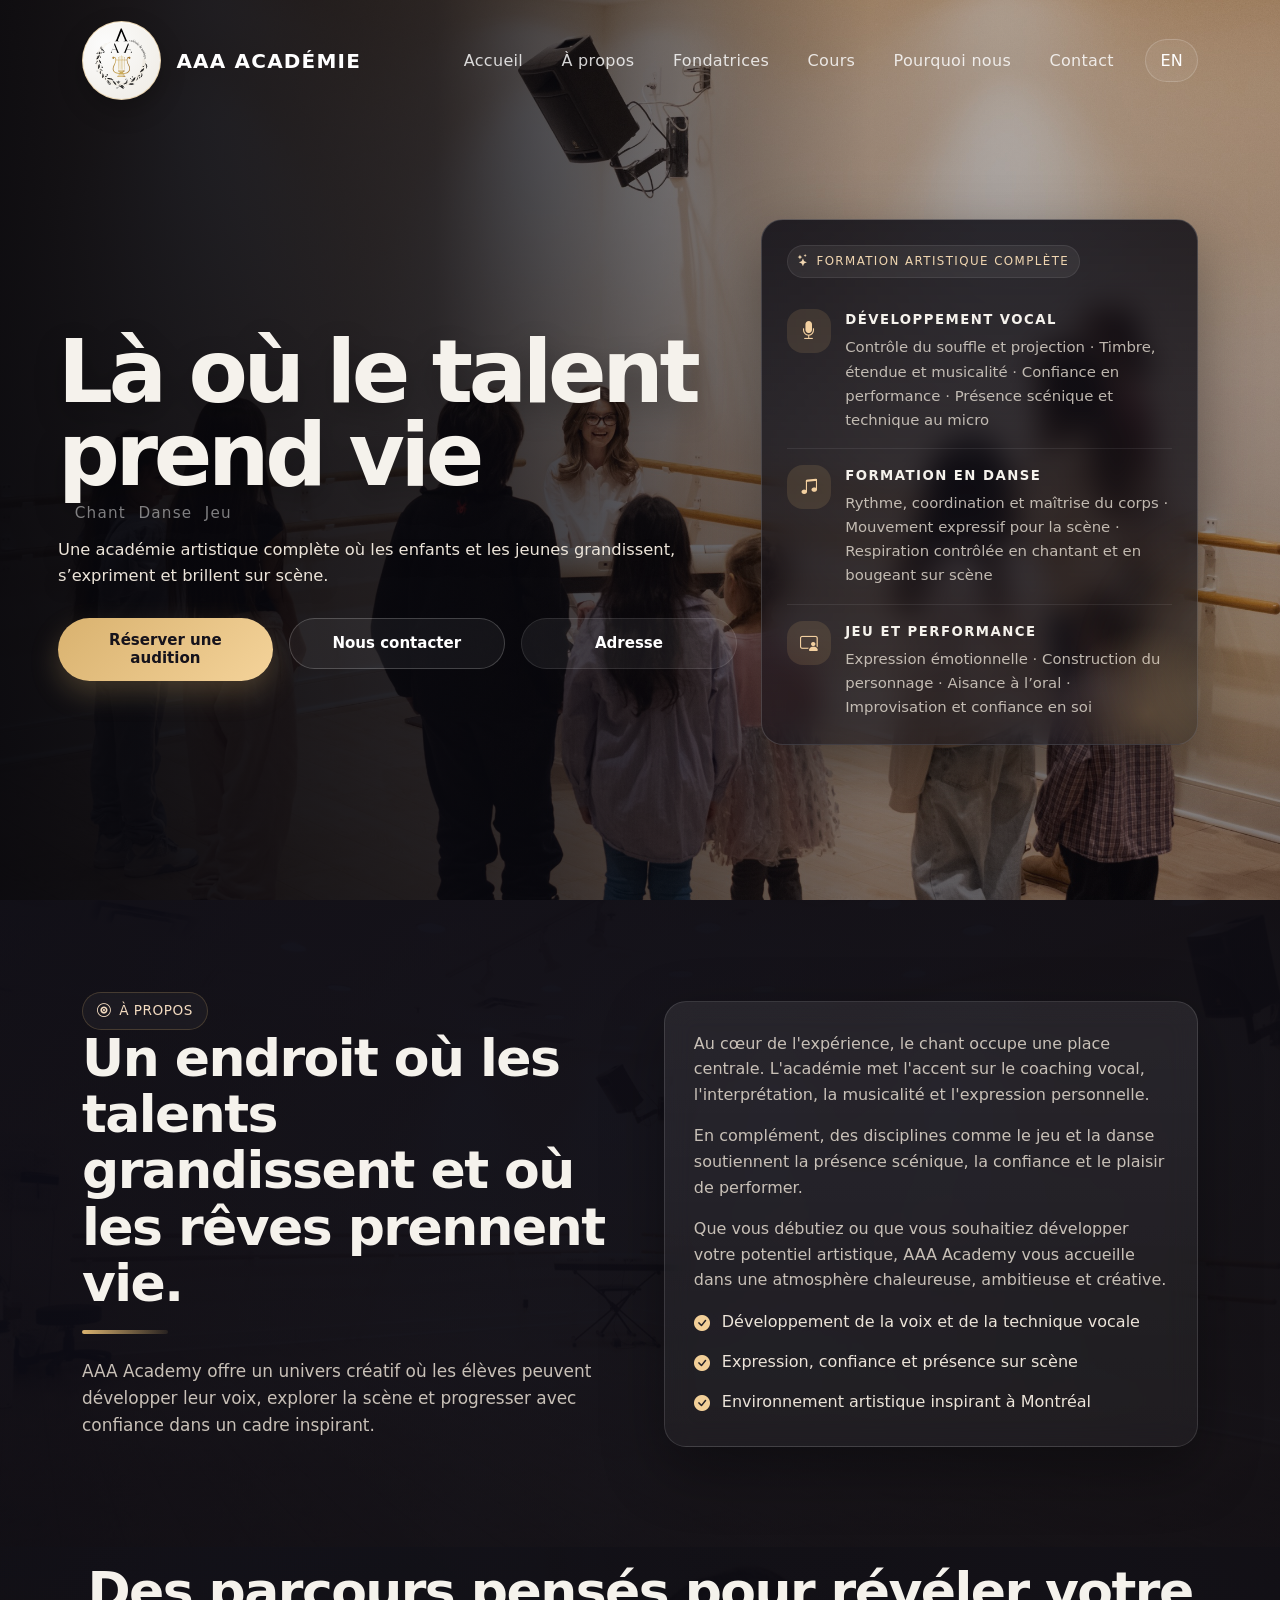
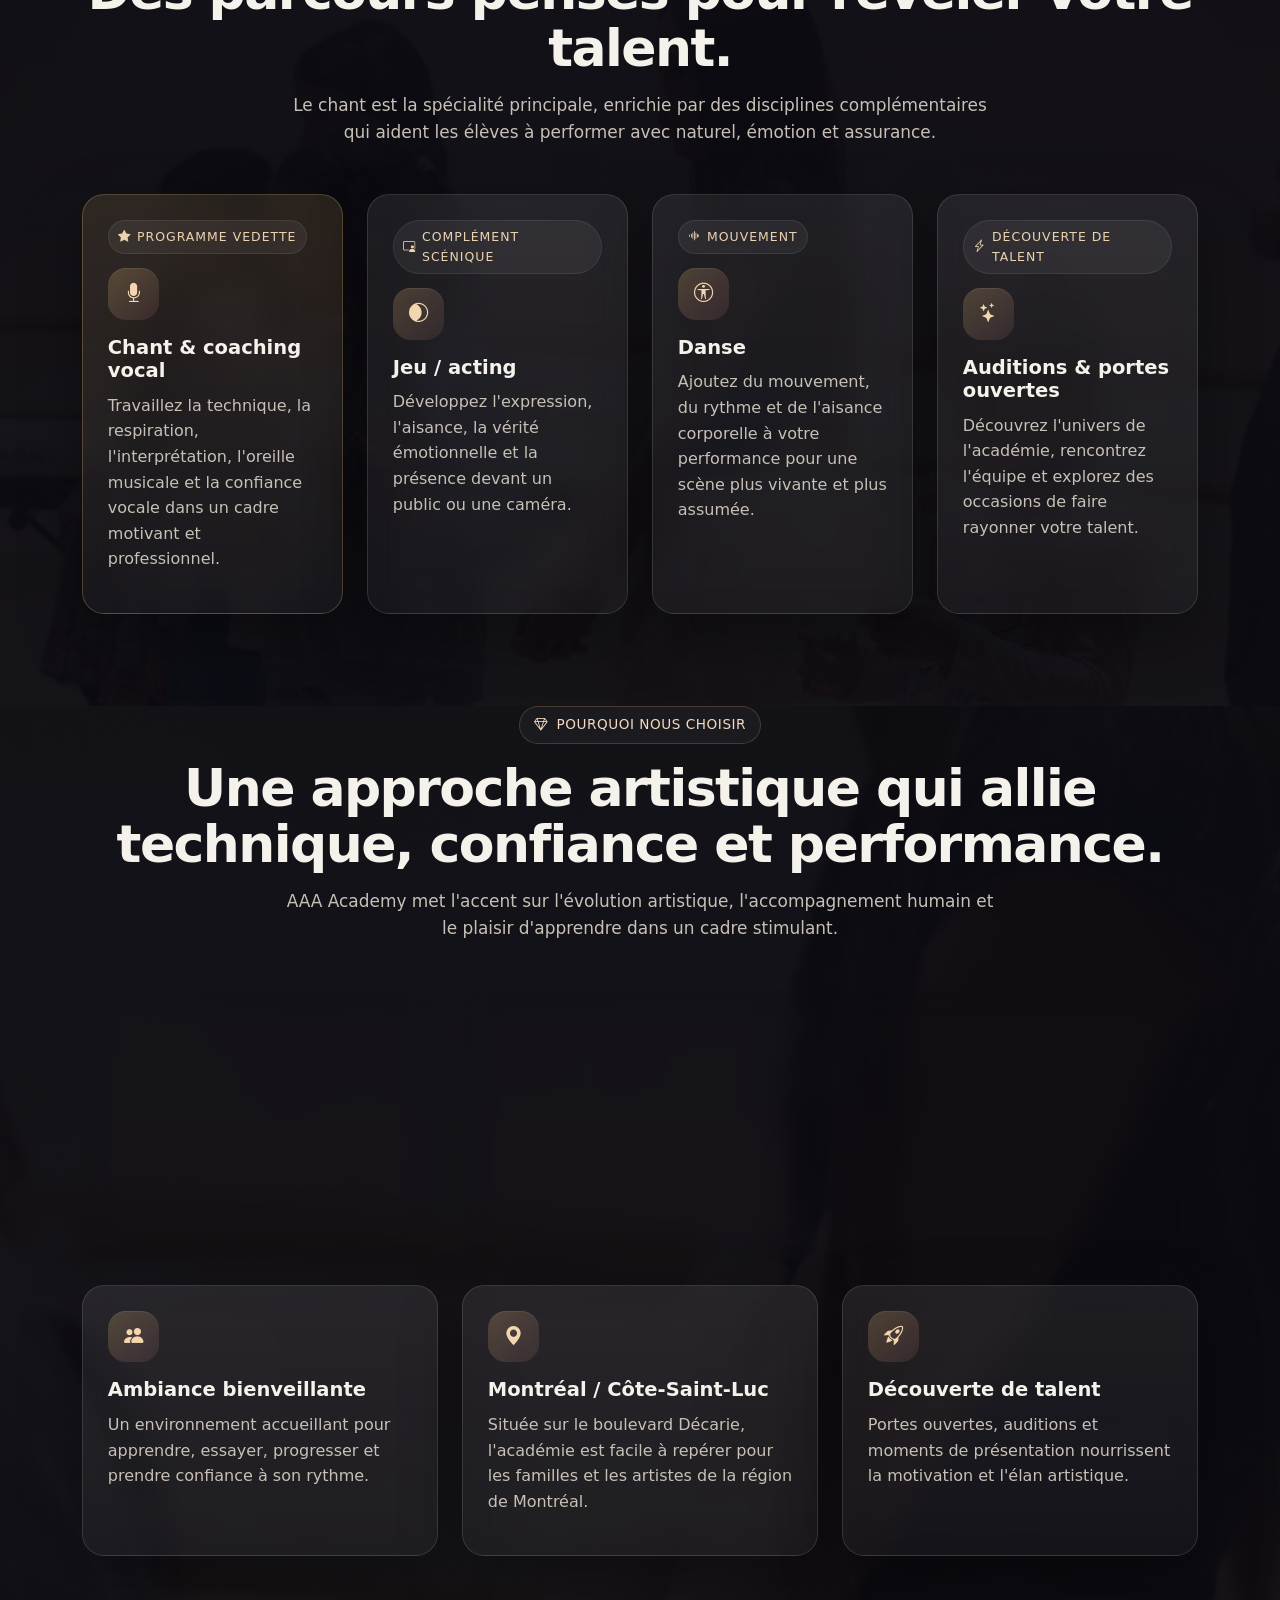
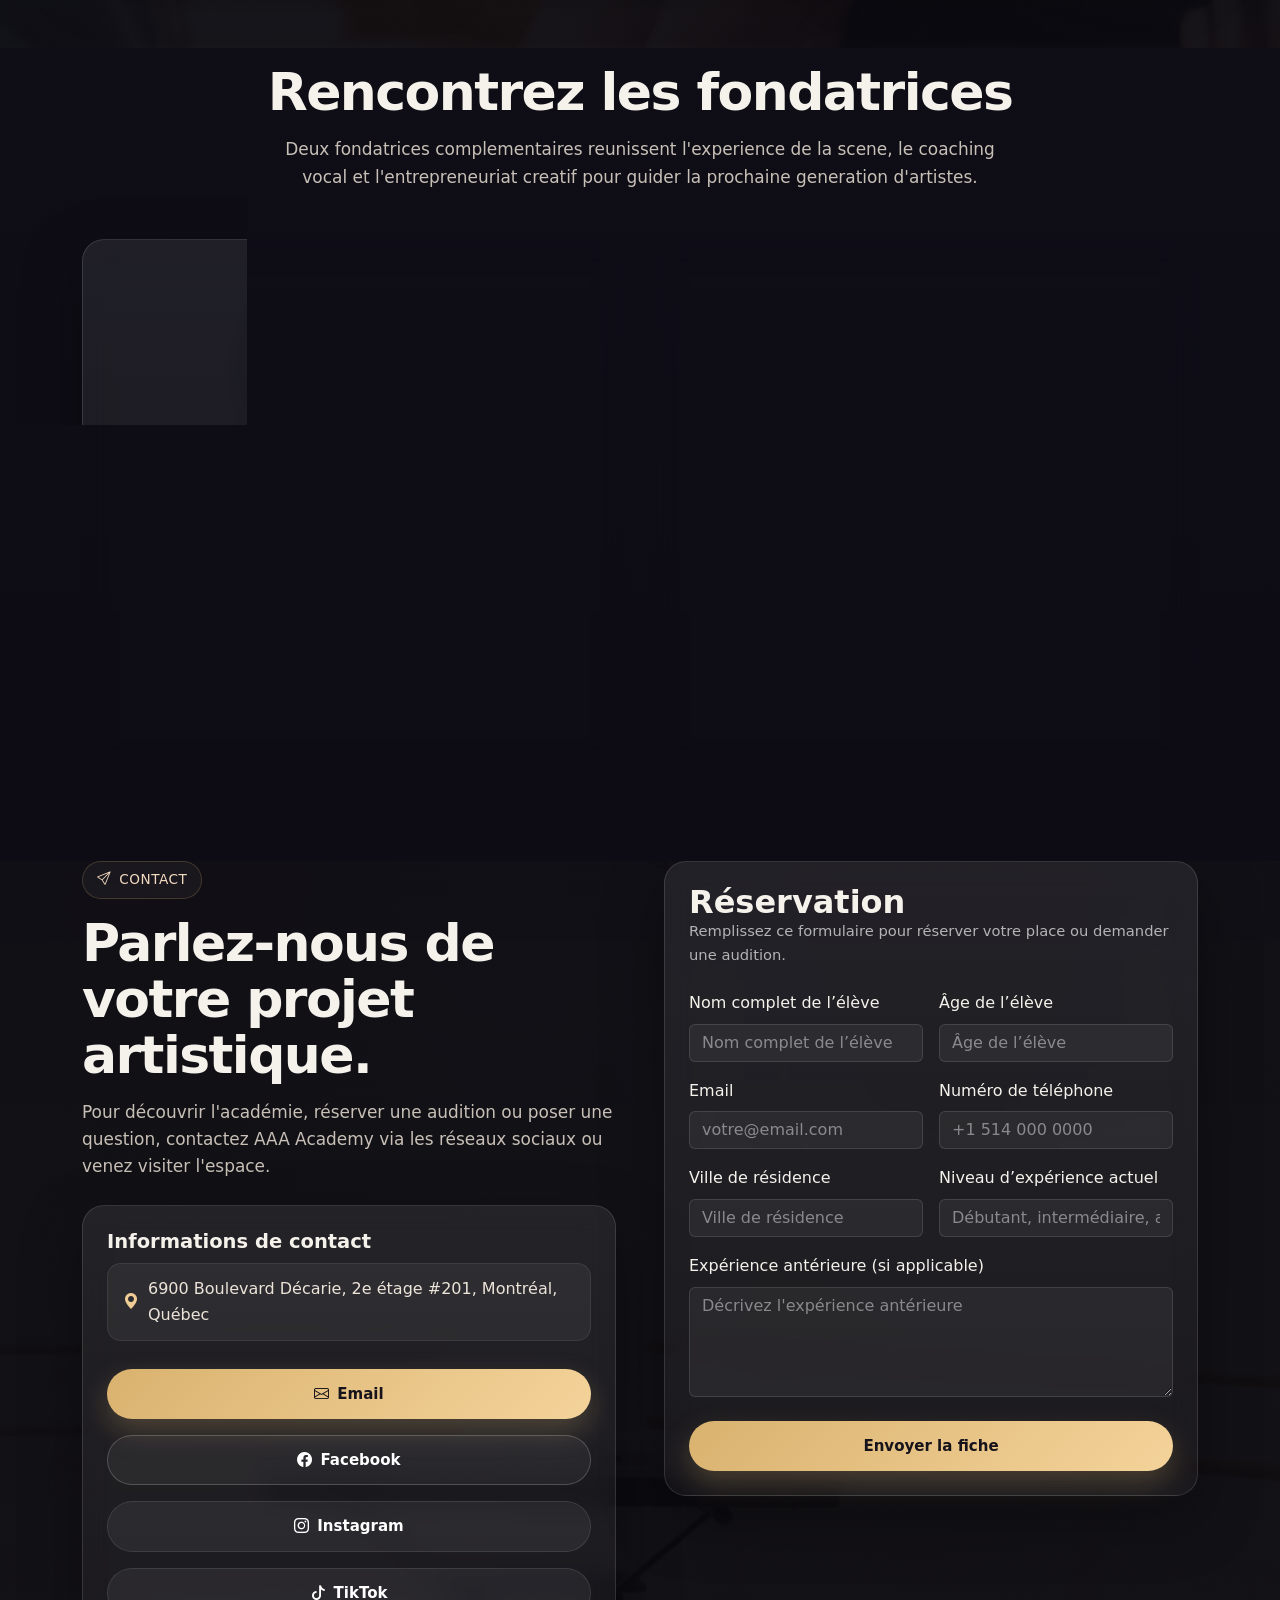
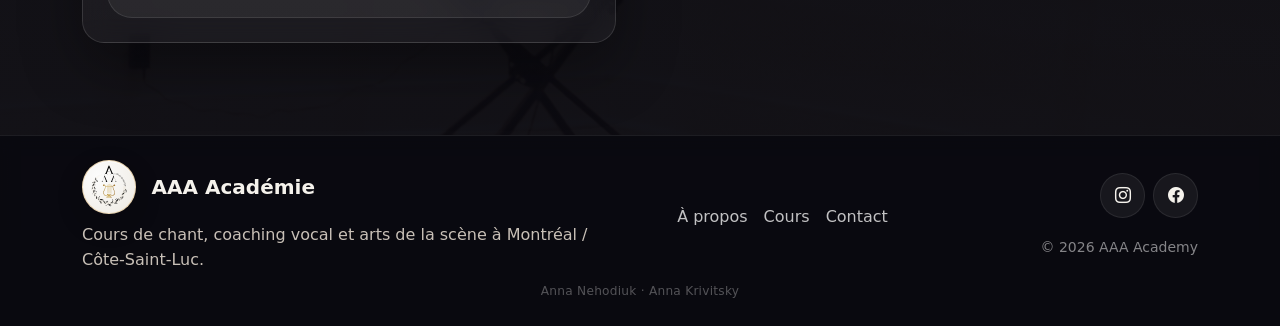
==== commit eaa35db0: "Update hero image, refresh photos, expand SEO metadata" ====
--- a/index.html
+++ b/index.html
@@ -11,6 +11,17 @@
   <meta name="theme-color" content="#0e0d14" />
 
   <link rel="canonical" href="https://aaaacademy.ca/" />
+
+  <!-- Hreflang: site is bilingual FR / EN, default FR (Quebec) -->
+  <link rel="alternate" hreflang="fr-CA" href="https://aaaacademy.ca/" />
+  <link rel="alternate" hreflang="en-CA" href="https://aaaacademy.ca/" />
+  <link rel="alternate" hreflang="x-default" href="https://aaaacademy.ca/" />
+
+  <!-- Geo (local SEO: Montréal / Côte-Saint-Luc) -->
+  <meta name="geo.region" content="CA-QC" />
+  <meta name="geo.placename" content="Montréal" />
+  <meta name="geo.position" content="45.4719;-73.6443" />
+  <meta name="ICBM" content="45.4719, -73.6443" />
 
   <!-- Open Graph / Twitter -->
   <meta property="og:type" content="website" />
@@ -43,29 +54,74 @@
   <!-- Preload hero -->
   <link rel="preload" as="image" href="assets/img/hero.jpg" fetchpriority="high" />
 
-  <!-- Structured data: LocalBusiness -->
+  <!-- Structured data: organization, school, founders -->
   <script type="application/ld+json">
   {
     "@context": "https://schema.org",
-    "@type": "PerformingArtsTheater",
+    "@type": ["EducationalOrganization", "PerformingArtsTheater"],
+    "@id": "https://aaaacademy.ca/#organization",
     "name": "AAA Academy",
-    "alternateName": "AAA Académie",
-    "description": "Cours de chant, coaching vocal et arts de la scène à Montréal / Côte-Saint-Luc.",
+    "alternateName": ["AAA Académie", "AAA Académie de musique"],
+    "description": "Cours de chant, coaching vocal et arts de la scène (chant, jeu, danse) à Montréal / Côte-Saint-Luc. Singing classes, vocal coaching, and performing arts training in Montreal.",
     "url": "https://aaaacademy.ca/",
+    "logo": "https://aaaacademy.ca/assets/icons/favicon.svg",
     "image": "https://aaaacademy.ca/assets/img/og-cover.jpg",
     "email": "aaacademy2025@hotmail.com",
+    "inLanguage": ["fr-CA", "en-CA"],
+    "knowsLanguage": ["fr", "en", "uk", "ru"],
     "address": {
       "@type": "PostalAddress",
       "streetAddress": "6900 Boulevard Décarie, 2e étage #201",
       "addressLocality": "Montréal",
       "addressRegion": "QC",
+      "postalCode": "H3X 2T8",
       "addressCountry": "CA"
     },
+    "geo": {
+      "@type": "GeoCoordinates",
+      "latitude": 45.4719,
+      "longitude": -73.6443
+    },
+    "areaServed": [
+      { "@type": "City", "name": "Montréal" },
+      { "@type": "City", "name": "Côte-Saint-Luc" },
+      { "@type": "AdministrativeArea", "name": "Greater Montreal" }
+    ],
+    "founder": [
+      {
+        "@type": "Person",
+        "name": "Anna Krivitsky",
+        "jobTitle": "Co-founder",
+        "image": "https://aaaacademy.ca/assets/img/founder-anna-krivitsky.jpg",
+        "sameAs": "https://www.linkedin.com/in/anna-krivitsky-4a0407157/"
+      },
+      {
+        "@type": "Person",
+        "name": "Anna Nehodiuk",
+        "alternateName": "NEGODA",
+        "jobTitle": "Co-founder, Vocal Coach",
+        "image": "https://aaaacademy.ca/assets/img/founder-negoda.jpg",
+        "sameAs": "https://www.linkedin.com/in/anna-nehodiuk-99154222a/"
+      }
+    ],
     "sameAs": [
       "https://www.instagram.com/aaa_academie",
       "https://www.facebook.com/share/1DHLQGUkPt/",
       "https://www.tiktok.com/@aaa_academie"
     ]
+  }
+  </script>
+
+  <!-- Structured data: WebSite (helps Google show sitelinks) -->
+  <script type="application/ld+json">
+  {
+    "@context": "https://schema.org",
+    "@type": "WebSite",
+    "@id": "https://aaaacademy.ca/#website",
+    "url": "https://aaaacademy.ca/",
+    "name": "AAA Academy",
+    "inLanguage": ["fr-CA", "en-CA"],
+    "publisher": { "@id": "https://aaaacademy.ca/#organization" }
   }
   </script>
 </head>
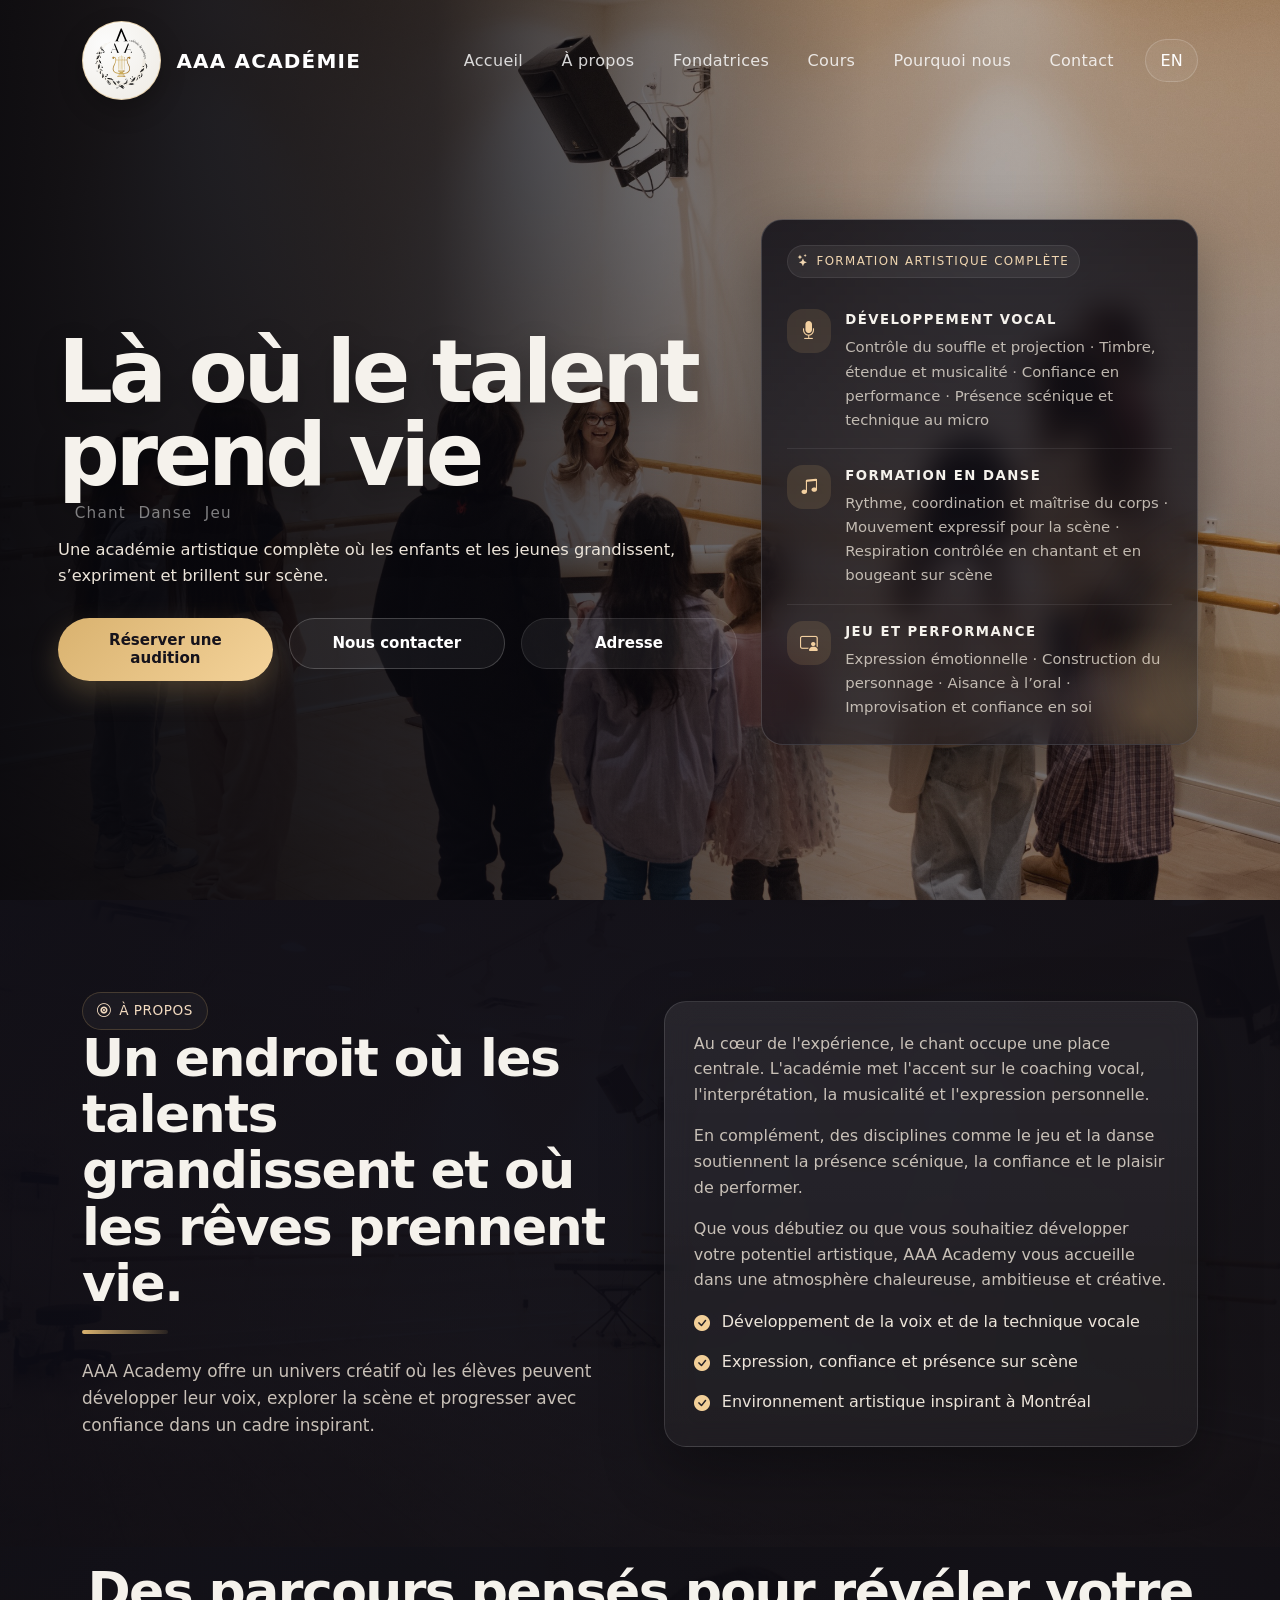
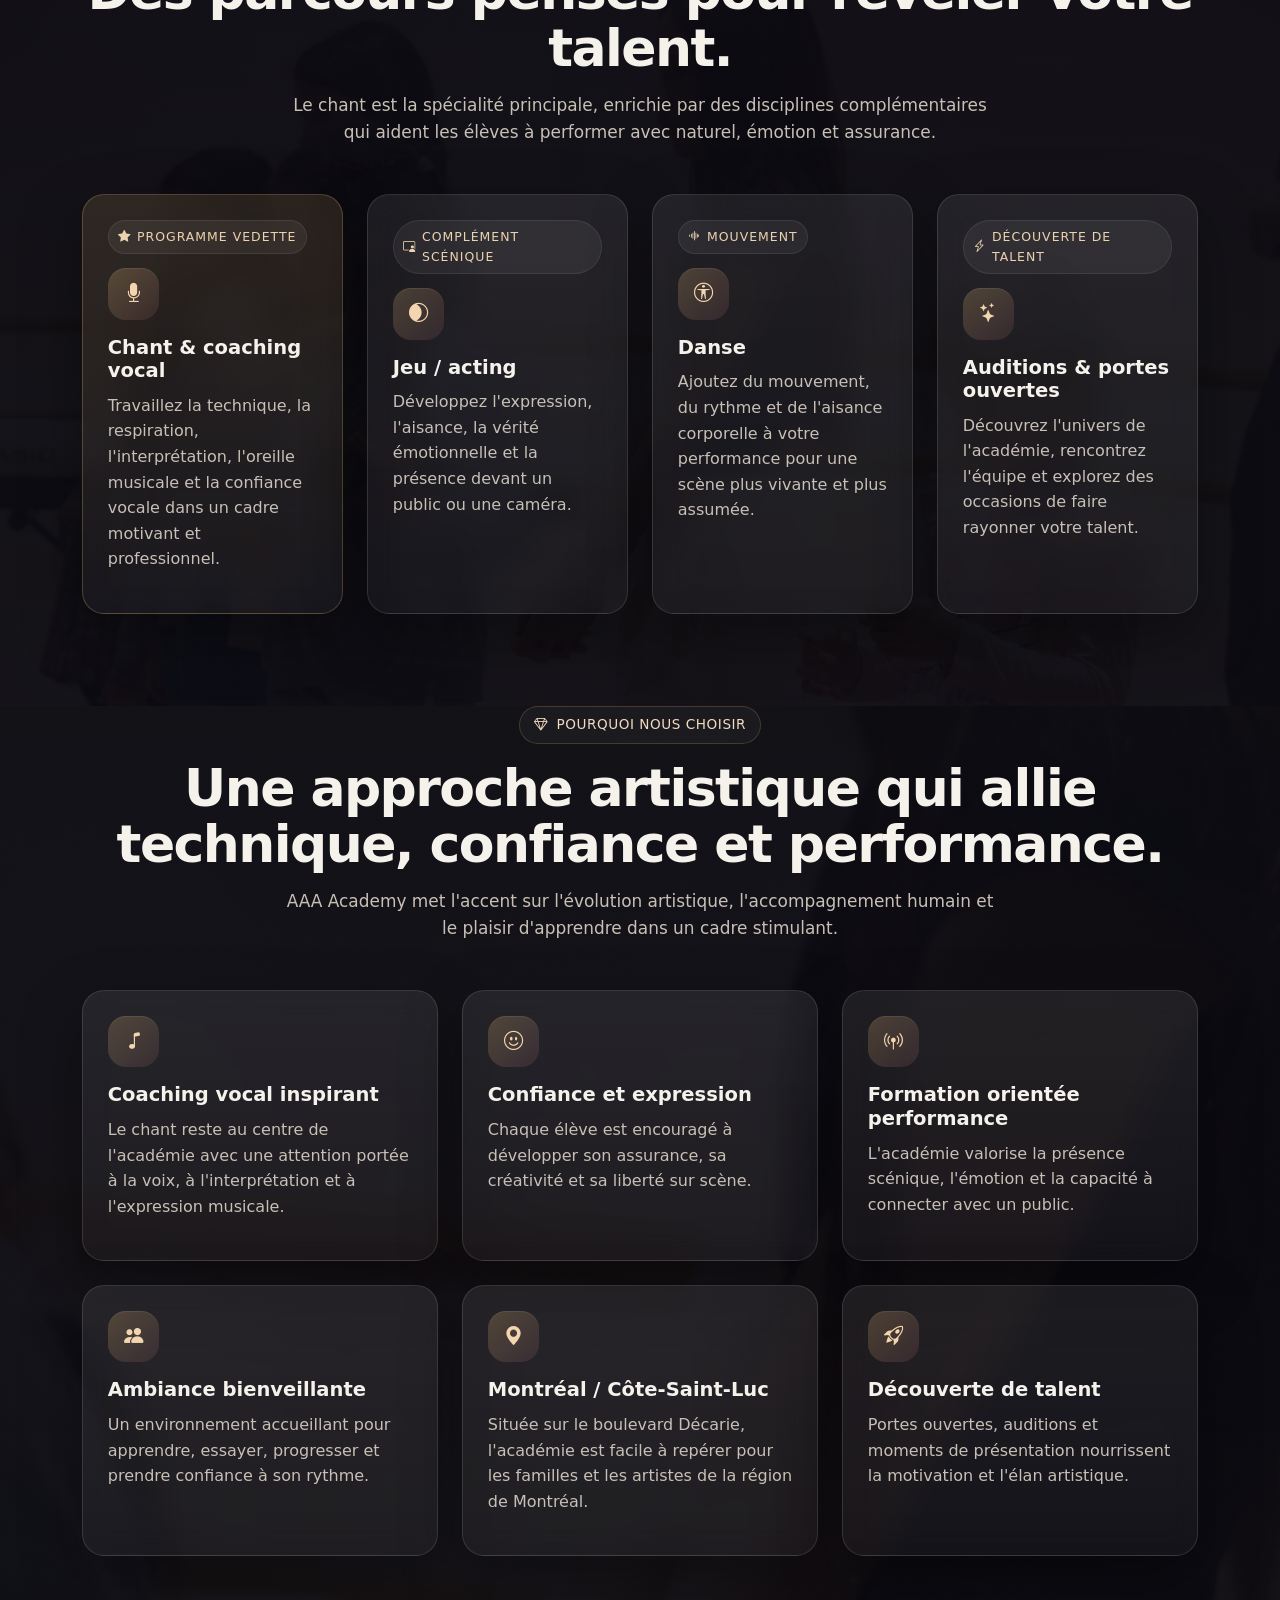
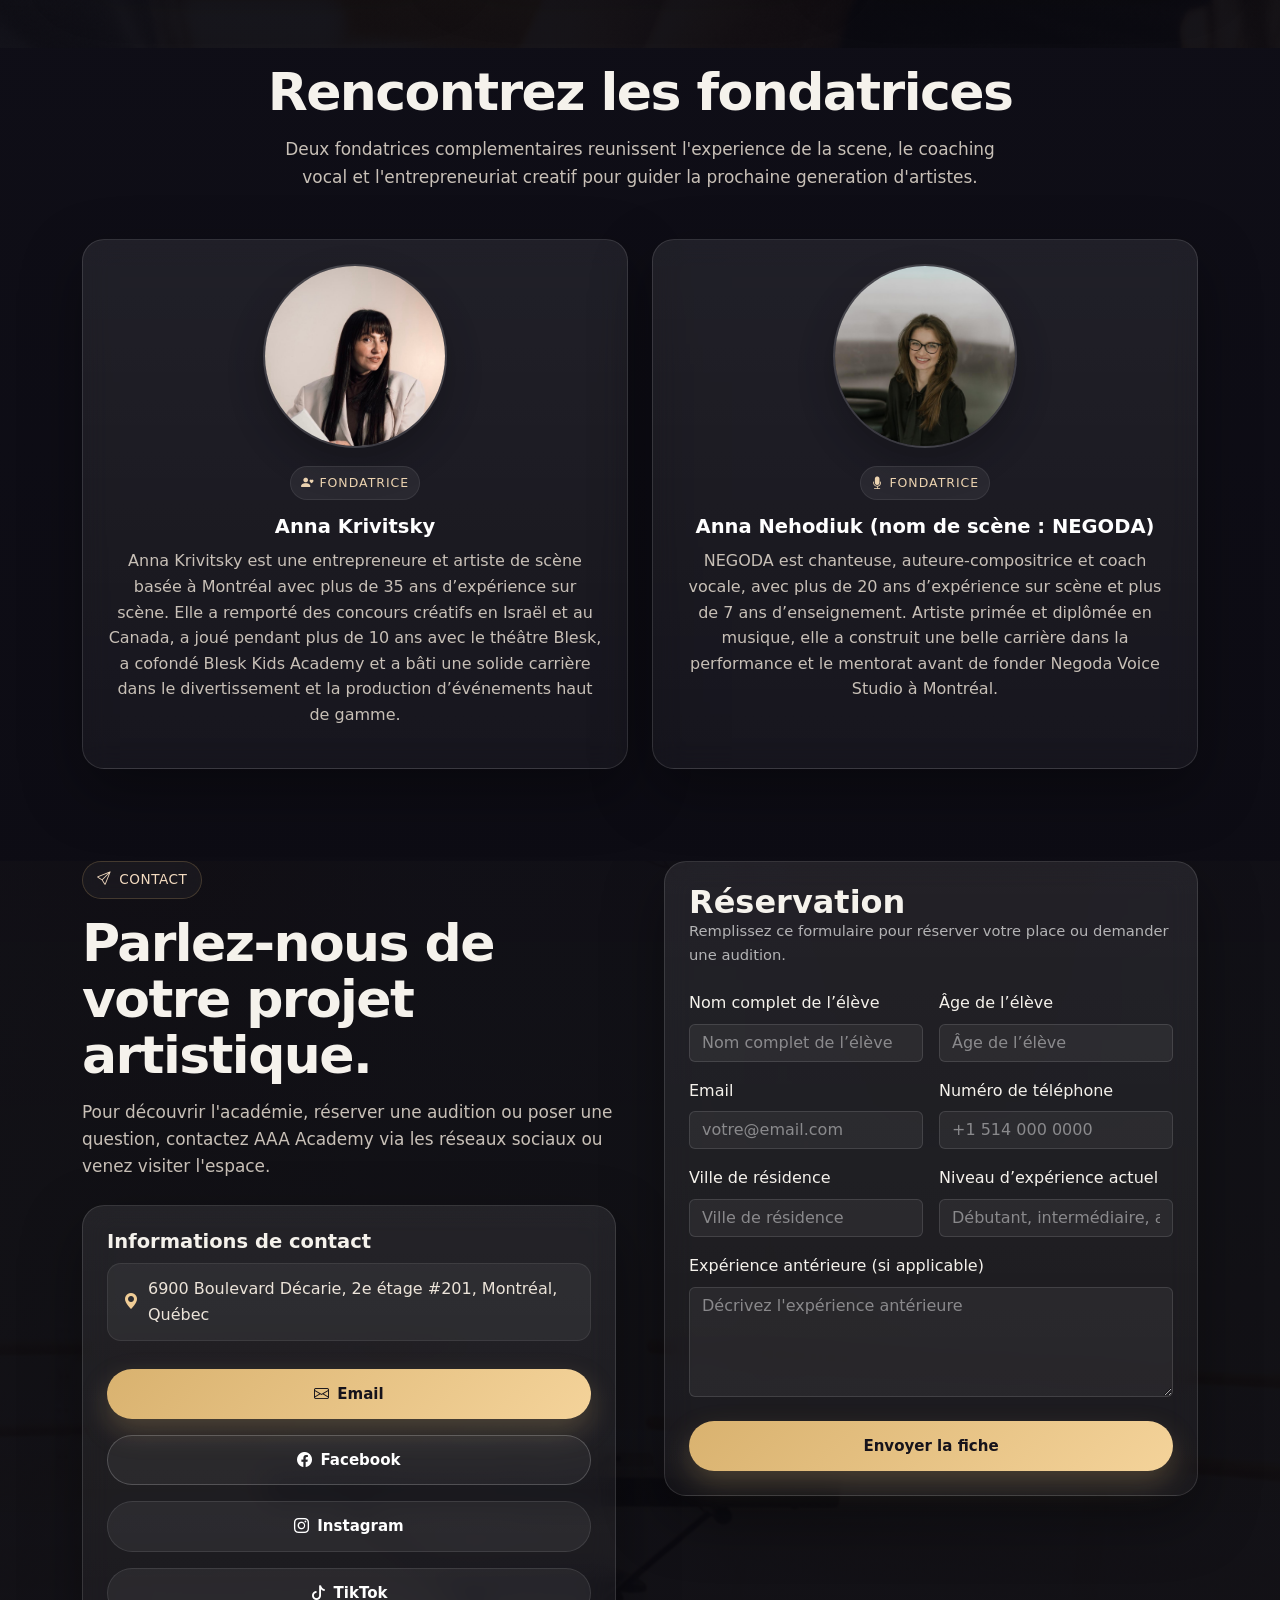
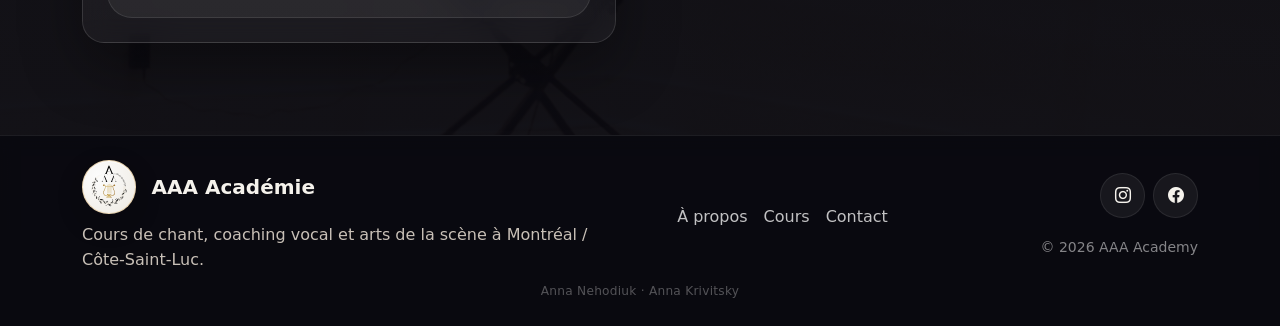
==== commit 92c7647f: "Update index.html" ====
--- a/index.html
+++ b/index.html
@@ -71,7 +71,7 @@
     "knowsLanguage": ["fr", "en", "uk", "ru"],
     "address": {
       "@type": "PostalAddress",
-      "streetAddress": "6900 Boulevard Décarie, 2e étage #201",
+      "streetAddress": "6900 Boulevard Décarie, 2e étage",
       "addressLocality": "Montréal",
       "addressRegion": "QC",
       "postalCode": "H3X 2T8",
